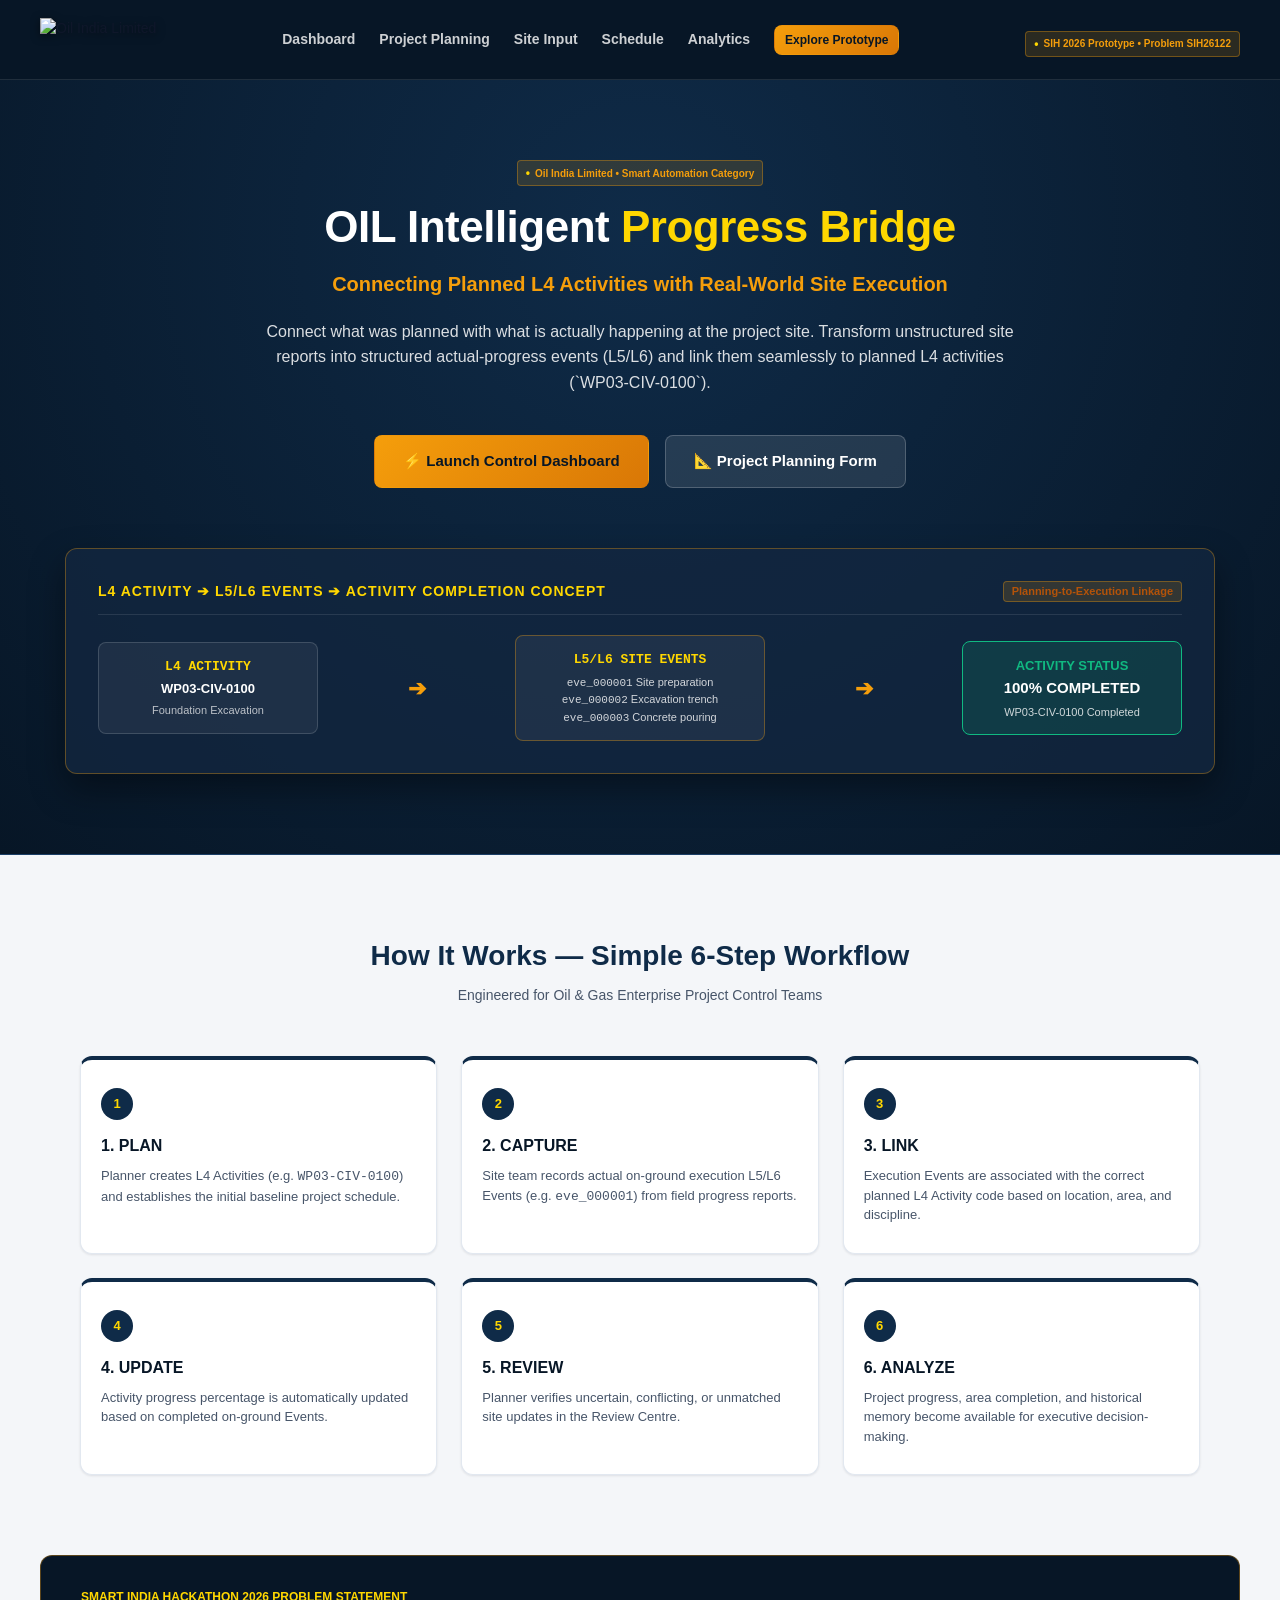
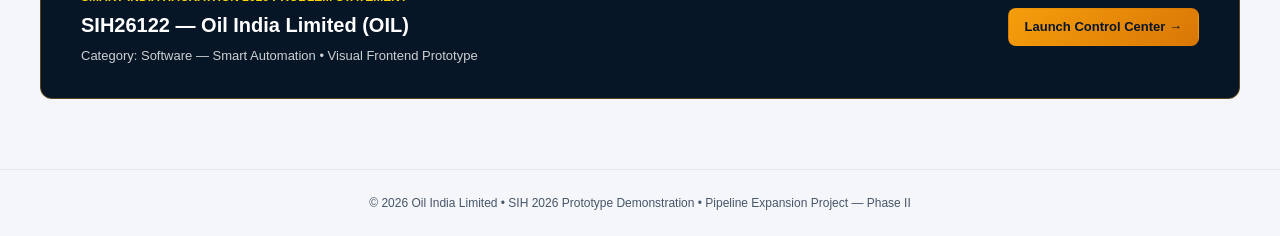
==== index.html @ ba8cfce8 "Add files via upload" ====
<!DOCTYPE html>
<html lang="en">
<head>
  <meta charset="UTF-8">
  <meta name="viewport" content="width=device-width, initial-scale=1.0">
  <title>OIL Intelligent Progress Bridge — AI-Powered Planning-to-Execution Prototype</title>
  <link rel="stylesheet" href="style.css">
  <style>
    .landing-header {
      height: 80px;
      background-color: var(--oil-navy-dark);
      border-bottom: 1px solid rgba(255, 255, 255, 0.1);
      display: flex;
      align-items: center;
      justify-content: space-between;
      padding: 0 40px;
      position: sticky;
      top: 0;
      z-index: 100;
    }
    .landing-nav {
      display: flex;
      align-items: center;
      gap: 24px;
    }
    .landing-nav-link {
      color: rgba(255, 255, 255, 0.8);
      font-weight: 600;
      font-size: 14px;
      transition: color var(--transition-fast);
    }
    .landing-nav-link:hover {
      color: var(--oil-gold-bright);
    }
    .hero-section {
      background: radial-gradient(circle at 50% 20%, #0F2B48 0%, #071626 100%);
      color: var(--text-white);
      padding: 80px 40px;
      text-align: center;
      border-bottom: 1px solid var(--oil-navy-light);
    }
    .hero-title {
      font-size: 44px;
      font-weight: 900;
      color: var(--text-white);
      letter-spacing: -0.5px;
      margin-bottom: 16px;
      line-height: 1.15;
    }
    .hero-title span {
      color: var(--oil-gold-bright);
    }
    .hero-subtitle {
      font-size: 20px;
      color: var(--oil-gold);
      font-weight: 700;
      margin-bottom: 20px;
    }
    .hero-description {
      max-width: 780px;
      margin: 0 auto 40px;
      font-size: 16px;
      color: rgba(255, 255, 255, 0.85);
      line-height: 1.6;
    }
    .hero-actions {
      display: flex;
      align-items: center;
      justify-content: center;
      gap: 16px;
      margin-bottom: 60px;
    }
    .landing-pipeline-box {
      max-width: 1150px;
      margin: 0 auto;
      background: rgba(19, 39, 64, 0.75);
      border: 1px solid var(--oil-gold-border);
      border-radius: var(--radius-lg);
      padding: 32px;
      box-shadow: 0 15px 35px rgba(0, 0, 0, 0.4);
    }
    .how-it-works-section {
      padding: 80px 40px;
      max-width: 1200px;
      margin: 0 auto;
    }
    .section-heading {
      text-align: center;
      margin-bottom: 50px;
    }
    .section-title {
      font-size: 28px;
      font-weight: 800;
      color: var(--oil-navy);
      margin-bottom: 8px;
    }
    .section-sub {
      font-size: 14px;
      color: var(--text-muted);
    }
    .steps-grid {
      display: grid;
      grid-template-columns: repeat(3, 1fr);
      gap: 24px;
    }
    .step-card {
      background-color: var(--bg-card);
      border: 1px solid var(--border-light);
      border-top: 4px solid var(--oil-navy);
      border-radius: var(--radius-lg);
      padding: 28px 20px;
      box-shadow: var(--shadow-sm);
    }
    .step-card:hover {
      border-top-color: var(--oil-gold);
    }
    .step-num-badge {
      width: 32px;
      height: 32px;
      border-radius: var(--radius-full);
      background: var(--oil-navy);
      color: var(--oil-gold-bright);
      font-weight: 800;
      display: flex;
      align-items: center;
      justify-content: center;
      margin-bottom: 14px;
      font-size: 13px;
    }
    .step-card-title {
      font-size: 16px;
      font-weight: 800;
      color: var(--oil-navy-dark);
      margin-bottom: 8px;
    }
    .step-card-text {
      font-size: 13px;
      color: var(--text-muted);
      line-height: 1.5;
    }
    .sih-info-banner {
      max-width: 1200px;
      margin: 0 auto 70px;
      background: var(--oil-navy-dark);
      border: 1px solid var(--oil-gold-border);
      border-radius: var(--radius-lg);
      padding: 32px 40px;
      color: var(--text-white);
      display: flex;
      align-items: center;
      justify-content: space-between;
      gap: 30px;
    }
  </style>
</head>
<body>

  <!-- LANDING NAVIGATION HEADER -->
  <header class="landing-header">
    <div class="brand-wrapper">
      <img src="assets/oil-logo.svg" alt="Oil India Limited" class="brand-logo-img">
    </div>
    <nav class="landing-nav">
      <a href="dashboard.html" class="landing-nav-link">Dashboard</a>
      <a href="planning.html" class="landing-nav-link">Project Planning</a>
      <a href="site-input.html" class="landing-nav-link">Site Input</a>
      <a href="schedule.html" class="landing-nav-link">Schedule</a>
      <a href="analytics.html" class="landing-nav-link">Analytics</a>
      <a href="dashboard.html" class="btn btn-gold btn-sm">Explore Prototype</a>
    </nav>
    <div class="sih-badge">
      SIH 2026 Prototype • Problem SIH26122
    </div>
  </header>

  <!-- HERO SECTION -->
  <section class="hero-section">
    <div class="sih-badge" style="margin: 0 auto 16px;">
      Oil India Limited • Smart Automation Category
    </div>
    <h1 class="hero-title">OIL Intelligent <span>Progress Bridge</span></h1>
    <div class="hero-subtitle">Connecting Planned L4 Activities with Real-World Site Execution</div>
    <p class="hero-description">
      Connect what was planned with what is actually happening at the project site. 
      Transform unstructured site reports into structured actual-progress events (L5/L6) and link them seamlessly to planned L4 activities (`WP03-CIV-0100`).
    </p>

    <div class="hero-actions">
      <a href="dashboard.html" class="btn btn-gold" style="padding: 14px 28px; font-size: 15px;">
        ⚡ Launch Control Dashboard
      </a>
      <a href="planning.html" class="btn btn-secondary" style="padding: 14px 28px; font-size: 15px; color: var(--text-white); background: rgba(255,255,255,0.1); border-color: rgba(255,255,255,0.2);">
        📐 Project Planning Form
      </a>
    </div>

    <!-- RECURRING VISUAL CONCEPT WORKFLOW -->
    <div class="landing-pipeline-box">
      <div style="display: flex; align-items: center; justify-content: space-between; margin-bottom: 20px; border-bottom: 1px solid rgba(255,255,255,0.1); padding-bottom: 12px;">
        <span style="font-weight: 800; color: var(--oil-gold-bright); font-size: 14px; letter-spacing: 1px;">
          L4 ACTIVITY ➔ L5/L6 EVENTS ➔ ACTIVITY COMPLETION CONCEPT
        </span>
        <span class="badge badge-gold">Planning-to-Execution Linkage</span>
      </div>

      <div style="display: flex; align-items: center; justify-content: space-between; gap: 16px; flex-wrap: wrap;">
        <!-- STEP 1 -->
        <div style="background: rgba(255,255,255,0.06); border: 1px solid rgba(255,255,255,0.15); border-radius: var(--radius-md); padding: 14px; width: 220px; text-align: center;">
          <div style="font-family: monospace; font-weight: 900; color: var(--oil-gold-bright); font-size: 13px;">L4 ACTIVITY</div>
          <div style="font-weight: 800; font-size: 13px; color: #fff; margin-top: 2px;">WP03-CIV-0100</div>
          <div style="font-size: 11px; color: rgba(255,255,255,0.7); margin-top: 4px;">Foundation Excavation</div>
        </div>

        <div style="font-size: 22px; color: var(--oil-gold); font-weight: 900;">➔</div>

        <!-- STEP 2 -->
        <div style="background: rgba(255,255,255,0.06); border: 1px solid var(--oil-gold-border); border-radius: var(--radius-md); padding: 14px; width: 250px; text-align: center;">
          <div style="font-family: monospace; font-weight: 900; color: var(--oil-gold-bright); font-size: 13px;">L5/L6 SITE EVENTS</div>
          <div style="font-size: 11px; color: rgba(255,255,255,0.8); margin-top: 4px;">
            <code>eve_000001</code> Site preparation<br>
            <code>eve_000002</code> Excavation trench<br>
            <code>eve_000003</code> Concrete pouring
          </div>
        </div>

        <div style="font-size: 22px; color: var(--oil-gold); font-weight: 900;">➔</div>

        <!-- STEP 3 -->
        <div style="background: rgba(16, 185, 129, 0.15); border: 1.5px solid var(--status-green); border-radius: var(--radius-md); padding: 14px; width: 220px; text-align: center;">
          <div style="font-weight: 900; color: var(--status-green); font-size: 13px;">ACTIVITY STATUS</div>
          <div style="font-weight: 800; font-size: 15px; color: #fff; margin-top: 2px;">100% COMPLETED</div>
          <div style="font-size: 11px; color: rgba(255,255,255,0.8); margin-top: 4px;">WP03-CIV-0100 Completed</div>
        </div>
      </div>
    </div>
  </section>

  <!-- HOW IT WORKS SECTION (SIMPLIFIED 6-STEP WORKFLOW) -->
  <section class="how-it-works-section" id="how-it-works">
    <div class="section-heading">
      <h2 class="section-title">How It Works — Simple 6-Step Workflow</h2>
      <div class="section-sub">Engineered for Oil & Gas Enterprise Project Control Teams</div>
    </div>

    <div class="steps-grid">
      <div class="step-card">
        <div class="step-num-badge">1</div>
        <h3 class="step-card-title">1. PLAN</h3>
        <p class="step-card-text">
          Planner creates L4 Activities (e.g. <code>WP03-CIV-0100</code>) and establishes the initial baseline project schedule.
        </p>
      </div>

      <div class="step-card">
        <div class="step-num-badge">2</div>
        <h3 class="step-card-title">2. CAPTURE</h3>
        <p class="step-card-text">
          Site team records actual on-ground execution L5/L6 Events (e.g. <code>eve_000001</code>) from field progress reports.
        </p>
      </div>

      <div class="step-card">
        <div class="step-num-badge">3</div>
        <h3 class="step-card-title">3. LINK</h3>
        <p class="step-card-text">
          Execution Events are associated with the correct planned L4 Activity code based on location, area, and discipline.
        </p>
      </div>

      <div class="step-card">
        <div class="step-num-badge">4</div>
        <h3 class="step-card-title">4. UPDATE</h3>
        <p class="step-card-text">
          Activity progress percentage is automatically updated based on completed on-ground Events.
        </p>
      </div>

      <div class="step-card">
        <div class="step-num-badge">5</div>
        <h3 class="step-card-title">5. REVIEW</h3>
        <p class="step-card-text">
          Planner verifies uncertain, conflicting, or unmatched site updates in the Review Centre.
        </p>
      </div>

      <div class="step-card">
        <div class="step-num-badge">6</div>
        <h3 class="step-card-title">6. ANALYZE</h3>
        <p class="step-card-text">
          Project progress, area completion, and historical memory become available for executive decision-making.
        </p>
      </div>
    </div>
  </section>

  <!-- SIH PROBLEM STATEMENT BANNER -->
  <div class="sih-info-banner">
    <div>
      <div style="font-size: 12px; color: var(--oil-gold-bright); font-weight: 700; text-transform: uppercase; margin-bottom: 4px;">
        Smart India Hackathon 2026 Problem Statement
      </div>
      <h3 style="font-size: 20px; font-weight: 800; margin-bottom: 6px;">
        SIH26122 — Oil India Limited (OIL)
      </h3>
      <p style="font-size: 13px; color: rgba(255,255,255,0.8);">
        Category: Software — Smart Automation • Visual Frontend Prototype
      </p>
    </div>
    <a href="dashboard.html" class="btn btn-gold" style="white-space: nowrap;">
      Launch Control Center →
    </a>
  </div>

  <footer style="text-align: center; padding: 24px; color: var(--text-muted); font-size: 12px; border-top: 1px solid var(--border-light);">
    © 2026 Oil India Limited • SIH 2026 Prototype Demonstration • Pipeline Expansion Project — Phase II
  </footer>

</body>
</html>
---- style.css ----
/* ==========================================================================
   OIL INTELLIGENT PROGRESS BRIDGE — ENTERPRISE UI STYLESHEET (SIH26122)
   Oil India Limited (OIL) — Software — Smart Automation
   Responsiveness, Zoom-Safety (80%-200%) & Dual-Axis Scrolling Enabled
   ========================================================================== */

/* --------------------------------------------------------------------------
   1. CSS VARIABLES & SYSTEM THEME DEFINITIONS
   -------------------------------------------------------------------------- */
:root {
  /* Oil India Limited Palette */
  --oil-navy-dark: #071626;
  --oil-navy: #0F2B48;
  --oil-navy-light: #1A3E66;
  --oil-navy-surface: #132740;
  
  /* Brand Accent Colors */
  --oil-gold: #F59E0B;
  --oil-gold-bright: #FFD700;
  --oil-gold-light: rgba(245, 158, 11, 0.12);
  --oil-gold-border: rgba(245, 158, 11, 0.35);

  /* Backgrounds & Surfaces */
  --bg-app: #F4F6F9;
  --bg-card: #FFFFFF;
  --bg-card-alt: #F8FAFC;
  --bg-dark-card: #0D223A;
  
  /* Text & Neutral Colors */
  --text-main: #0F172A;
  --text-muted: #475569;
  --text-light: #94A3B8;
  --text-white: #FFFFFF;
  
  /* Borders & Dividers */
  --border-light: #E2E8F0;
  --border-medium: #CBD5E1;
  --border-dark: #1E3A5F;

  /* Status Colors */
  --status-green: #10B981;
  --status-green-bg: #ECFDF5;
  --status-green-border: #A7F3D0;
  
  --status-amber: #F59E0B;
  --status-amber-bg: #FFFBEB;
  --status-amber-border: #FDE68A;
  
  --status-red: #EF4444;
  --status-red-bg: #FEF2F2;
  --status-red-border: #FECACA;
  
  --status-blue: #3B82F6;
  --status-blue-bg: #EFF6FF;
  --status-blue-border: #BFDBFE;

  /* Elevation & Shadows */
  --shadow-sm: 0 1px 3px rgba(15, 23, 42, 0.06), 0 1px 2px rgba(15, 23, 42, 0.04);
  --shadow-md: 0 4px 6px -1px rgba(15, 23, 42, 0.08), 0 2px 4px -1px rgba(15, 23, 42, 0.04);

  /* Layout Spacing & Sizing */
  --sidebar-width: 270px;
  --header-height: 70px;
  --radius-sm: 4px;
  --radius-md: 8px;
  --radius-lg: 12px;
  --radius-full: 9999px;
  
  --transition-fast: 0.15s ease;
  --font-family: -apple-system, BlinkMacSystemFont, "Segoe UI", Roboto, Helvetica, Arial, sans-serif;
}

/* --------------------------------------------------------------------------
   2. GLOBAL RESET & SCROLLABLE BASE STYLES
   -------------------------------------------------------------------------- */
*, *::before, *::after {
  box-sizing: border-box;
  margin: 0;
  padding: 0;
}

html {
  min-height: 100%;
  font-family: var(--font-family);
  background-color: var(--bg-app);
  color: var(--text-main);
  line-height: 1.5;
  font-size: 14px;
  -webkit-font-smoothing: antialiased;
  overflow-x: auto;
  overflow-y: auto;
}

body {
  min-height: 100vh;
  width: 100%;
  background-color: var(--bg-app);
  overflow-x: auto;
  overflow-y: auto;
}

a {
  color: inherit;
  text-decoration: none;
}

button, input, select, textarea {
  font-family: inherit;
  font-size: inherit;
}

/* Custom Scrollbars */
::-webkit-scrollbar {
  width: 8px;
  height: 8px;
}
::-webkit-scrollbar-track {
  background: var(--bg-app);
}
::-webkit-scrollbar-thumb {
  background: var(--border-medium);
  border-radius: var(--radius-full);
}
::-webkit-scrollbar-thumb:hover {
  background: var(--text-muted);
}

/* --------------------------------------------------------------------------
   3. RESPONSIVE APP LAYOUT (DUAL-AXIS SCROLLING SAFE)
   -------------------------------------------------------------------------- */
.app-layout {
  display: flex;
  min-height: 100vh;
  width: 100%;
  position: relative;
  overflow-x: auto;
  overflow-y: auto;
}

/* --- SIDEBAR --- */
.app-sidebar {
  width: var(--sidebar-width);
  min-width: var(--sidebar-width);
  background-color: var(--oil-navy-dark);
  color: var(--text-white);
  display: flex;
  flex-direction: column;
  position: fixed;
  top: 0;
  bottom: 0;
  left: 0;
  z-index: 100;
  border-right: 1px solid rgba(255, 255, 255, 0.08);
  overflow-y: auto;
}

.sidebar-header {
  padding: 18px 20px;
  border-bottom: 1px solid rgba(255, 255, 255, 0.08);
  background: linear-gradient(180deg, rgba(245, 158, 11, 0.05) 0%, rgba(0, 0, 0, 0) 100%);
}

.brand-wrapper {
  display: flex;
  align-items: center;
  gap: 12px;
}

.brand-logo-img {
  height: 44px;
  width: auto;
  filter: drop-shadow(0 2px 4px rgba(0,0,0,0.5));
}

.sih-badge {
  display: inline-flex;
  align-items: center;
  gap: 5px;
  background: rgba(245, 158, 11, 0.15);
  border: 1px solid var(--oil-gold-border);
  color: var(--oil-gold);
  font-size: 10px;
  font-weight: 700;
  padding: 3px 8px;
  border-radius: var(--radius-sm);
  margin-top: 8px;
  width: fit-content;
}

.sih-badge::before {
  content: "•";
  color: var(--oil-gold-bright);
  font-size: 12px;
}

.sidebar-nav {
  flex: 1;
  padding: 16px 12px;
  overflow-y: auto;
}

.nav-group-title {
  font-size: 10px;
  font-weight: 700;
  color: rgba(255, 255, 255, 0.4);
  text-transform: uppercase;
  letter-spacing: 1px;
  padding: 8px 12px 6px;
}

.nav-link {
  display: flex;
  align-items: center;
  gap: 12px;
  padding: 10px 14px;
  color: rgba(255, 255, 255, 0.7);
  border-radius: var(--radius-md);
  font-weight: 500;
  font-size: 13px;
  margin-bottom: 3px;
  transition: all var(--transition-fast);
}

.nav-link:hover {
  background-color: rgba(255, 255, 255, 0.07);
  color: var(--text-white);
}

.nav-link.active {
  background: linear-gradient(90deg, rgba(245, 158, 11, 0.2) 0%, rgba(245, 158, 11, 0.05) 100%);
  color: var(--oil-gold-bright);
  font-weight: 700;
  border-left: 3px solid var(--oil-gold);
}

.nav-icon {
  width: 18px;
  height: 18px;
  display: inline-flex;
  align-items: center;
  justify-content: center;
  flex-shrink: 0;
}

.nav-count-badge {
  margin-left: auto;
  background: rgba(239, 68, 68, 0.2);
  color: var(--status-red);
  border: 1px solid rgba(239, 68, 68, 0.4);
  font-size: 10px;
  font-weight: 700;
  padding: 1px 6px;
  border-radius: var(--radius-full);
}

.sidebar-footer {
  padding: 16px;
  border-top: 1px solid rgba(255, 255, 255, 0.08);
  background-color: rgba(0, 0, 0, 0.2);
  margin-top: auto;
}

.user-profile {
  display: flex;
  align-items: center;
  gap: 10px;
}

.user-avatar {
  width: 34px;
  height: 34px;
  border-radius: var(--radius-full);
  background: var(--oil-navy-light);
  border: 1.5px solid var(--oil-gold);
  color: var(--oil-gold-bright);
  font-weight: 800;
  font-size: 12px;
  display: flex;
  align-items: center;
  justify-content: center;
}

.user-info {
  display: flex;
  flex-direction: column;
}

.user-name {
  font-size: 12px;
  font-weight: 700;
  color: var(--text-white);
}

.user-role {
  font-size: 10px;
  color: rgba(255, 255, 255, 0.5);
}

/* --- MAIN CONTENT CONTAINER --- */
.app-main {
  margin-left: var(--sidebar-width);
  flex: 1;
  display: flex;
  flex-direction: column;
  min-width: 0;
  overflow-x: auto;
  overflow-y: auto;
}

/* --- TOP HEADER BAR --- */
.app-header {
  min-height: var(--header-height);
  background-color: var(--bg-card);
  border-bottom: 1px solid var(--border-light);
  display: flex;
  align-items: center;
  justify-content: space-between;
  padding: 12px 28px;
  position: sticky;
  top: 0;
  z-index: 90;
  box-shadow: var(--shadow-sm);
  flex-wrap: wrap;
  gap: 12px;
}

.header-left {
  display: flex;
  align-items: center;
  gap: 16px;
  flex-wrap: wrap;
}

.page-title {
  font-size: 18px;
  font-weight: 800;
  color: var(--oil-navy-dark);
  letter-spacing: -0.2px;
  white-space: nowrap;
}

.project-context-pill {
  display: flex;
  align-items: center;
  gap: 8px;
  background: var(--bg-app);
  border: 1px solid var(--border-light);
  padding: 5px 12px;
  border-radius: var(--radius-md);
  font-size: 12px;
  color: var(--text-muted);
  flex-wrap: wrap;
}

.project-context-pill strong {
  color: var(--oil-navy);
}

.header-right {
  display: flex;
  align-items: center;
  gap: 10px;
  flex-wrap: wrap;
}

.header-badge {
  font-size: 11px;
  font-weight: 700;
  padding: 4px 10px;
  border-radius: var(--radius-sm);
  letter-spacing: 0.5px;
  text-transform: uppercase;
  white-space: nowrap;
}

.badge-synthetic {
  background-color: #FEF3C7;
  color: #92400E;
  border: 1px solid #FDE68A;
}

.badge-problem {
  background-color: var(--oil-navy);
  color: var(--oil-gold-bright);
  border: 1px solid var(--oil-navy-light);
}

.content-container {
  padding: 24px 28px;
  flex: 1;
  max-width: 1440px;
  width: 100%;
  margin: 0 auto;
  box-sizing: border-box;
}

/* --------------------------------------------------------------------------
   4. CARDS, TABLES & BADGES
   -------------------------------------------------------------------------- */
.card {
  background-color: var(--bg-card);
  border: 1px solid var(--border-light);
  border-radius: var(--radius-lg);
  box-shadow: var(--shadow-sm);
  padding: 20px;
  margin-bottom: 24px;
  width: 100%;
  box-sizing: border-box;
}

.card-header {
  display: flex;
  align-items: center;
  justify-content: space-between;
  margin-bottom: 16px;
  padding-bottom: 12px;
  border-bottom: 1px solid var(--border-light);
  flex-wrap: wrap;
  gap: 10px;
}

.card-title {
  font-size: 15px;
  font-weight: 700;
  color: var(--oil-navy);
  display: flex;
  align-items: center;
  gap: 8px;
}

.card-subtitle {
  font-size: 12px;
  color: var(--text-muted);
}

/* Badges */
.badge {
  display: inline-flex;
  align-items: center;
  gap: 5px;
  padding: 3px 8px;
  border-radius: var(--radius-sm);
  font-size: 11px;
  font-weight: 700;
  line-height: 1.2;
  white-space: nowrap;
}

.badge-green { background-color: var(--status-green-bg); color: #065F46; border: 1px solid var(--status-green-border); }
.badge-amber { background-color: var(--status-amber-bg); color: #92400E; border: 1px solid var(--status-amber-border); }
.badge-red { background-color: var(--status-red-bg); color: #991B1B; border: 1px solid var(--status-red-border); }
.badge-blue { background-color: var(--status-blue-bg); color: #1E40AF; border: 1px solid var(--status-blue-border); }
.badge-gold { background-color: rgba(245, 158, 11, 0.15); color: #B45309; border: 1px solid var(--oil-gold-border); }

/* Buttons */
.btn {
  display: inline-flex;
  align-items: center;
  justify-content: center;
  gap: 8px;
  padding: 8px 16px;
  font-size: 13px;
  font-weight: 700;
  border-radius: var(--radius-md);
  cursor: pointer;
  transition: all var(--transition-fast);
  border: 1px solid transparent;
  text-decoration: none;
  white-space: nowrap;
}

.btn-primary {
  background-color: var(--oil-navy);
  color: var(--text-white);
  border-color: var(--oil-navy-dark);
}
.btn-primary:hover { background-color: var(--oil-navy-light); }

.btn-gold {
  background: linear-gradient(135deg, var(--oil-gold) 0%, #D97706 100%);
  color: var(--oil-navy-dark);
  font-weight: 800;
}
.btn-gold:hover { filter: brightness(1.08); }

.btn-secondary {
  background-color: var(--bg-card);
  color: var(--text-main);
  border-color: var(--border-medium);
}
.btn-secondary:hover { background-color: var(--bg-app); }

.btn-sm { padding: 5px 10px; font-size: 12px; }

/* Tables Container with Guaranteed Horizontal Scrolling */
.enterprise-table-container {
  width: 100%;
  overflow-x: auto;
  -webkit-overflow-scrolling: touch;
  margin-bottom: 8px;
}

.enterprise-table {
  width: 100%;
  border-collapse: separate;
  border-spacing: 0;
  font-size: 13px;
  min-width: 580px;
}

.enterprise-table th {
  background-color: var(--bg-card-alt);
  color: var(--text-muted);
  font-weight: 700;
  font-size: 11px;
  text-transform: uppercase;
  letter-spacing: 0.5px;
  padding: 12px 16px;
  text-align: left;
  border-bottom: 2px solid var(--border-light);
  white-space: nowrap;
}

.enterprise-table td {
  padding: 12px 16px;
  border-bottom: 1px solid var(--border-light);
  color: var(--text-main);
  vertical-align: middle;
}

.enterprise-table tbody tr:hover {
  background-color: rgba(245, 158, 11, 0.03);
}

/* --------------------------------------------------------------------------
   5. DASHBOARD SPECIFIC RESPONSIVE STYLES
   -------------------------------------------------------------------------- */
.dashboard-kpi-grid {
  display: grid;
  grid-template-columns: repeat(auto-fit, minmax(220px, 1fr));
  gap: 16px;
  margin-bottom: 24px;
}

.kpi-card {
  background: var(--bg-card);
  border: 1px solid var(--border-light);
  border-radius: var(--radius-lg);
  padding: 18px 16px;
  box-shadow: var(--shadow-sm);
  position: relative;
  overflow: hidden;
  transition: transform var(--transition-fast);
  min-width: 200px;
}

.kpi-card:hover { transform: translateY(-2px); }

.kpi-card::before {
  content: "";
  position: absolute;
  top: 0; left: 0; right: 0;
  height: 4px;
}

.kpi-blue::before { background-color: var(--status-blue); }
.kpi-green::before { background-color: var(--status-green); }
.kpi-amber::before { background-color: var(--status-amber); }
.kpi-red::before { background-color: var(--status-red); }

.kpi-label {
  font-size: 11px;
  font-weight: 700;
  text-transform: uppercase;
  color: var(--text-muted);
  letter-spacing: 0.5px;
  margin-bottom: 8px;
}

.kpi-value {
  font-size: 28px;
  font-weight: 900;
  color: var(--oil-navy-dark);
  line-height: 1;
  margin-bottom: 8px;
}

.kpi-footer {
  font-size: 11px;
  color: var(--text-muted);
  font-weight: 600;
}

/* Overall Completion Hero Card */
.overall-completion-card {
  background: linear-gradient(135deg, #0F2B48 0%, #071626 100%);
  border: 2px solid var(--oil-gold-border);
  border-radius: var(--radius-lg);
  padding: 24px 30px;
  color: var(--text-white);
  margin-bottom: 24px;
  display: flex;
  align-items: center;
  justify-content: space-between;
  gap: 24px;
  box-shadow: var(--shadow-md);
  flex-wrap: wrap;
}

.completion-info-title {
  font-size: 12px;
  font-weight: 800;
  color: var(--oil-gold-bright);
  text-transform: uppercase;
  letter-spacing: 1px;
  margin-bottom: 4px;
}

.completion-info-heading {
  font-size: 22px;
  font-weight: 800;
  color: var(--text-white);
  margin-bottom: 6px;
}

.completion-info-sub {
  font-size: 12px;
  color: rgba(255, 255, 255, 0.7);
  max-width: 600px;
}

.completion-visual-box {
  display: flex;
  align-items: center;
  gap: 20px;
  min-width: 280px;
  flex: 1;
  max-width: 450px;
}

.completion-percent-large {
  font-size: 40px;
  font-weight: 900;
  color: var(--oil-gold-bright);
  line-height: 1;
}

.completion-bar-outer {
  flex: 1;
  height: 14px;
  background: rgba(255, 255, 255, 0.12);
  border-radius: var(--radius-full);
  overflow: hidden;
  border: 1px solid rgba(255, 255, 255, 0.2);
  min-width: 120px;
}

.completion-bar-inner {
  height: 100%;
  border-radius: var(--radius-full);
  background: linear-gradient(90deg, var(--status-green) 0%, var(--oil-gold-bright) 100%);
  transition: width 0.6s ease;
}

/* Two Column Responsive Section */
.dashboard-grid-2col {
  display: grid;
  grid-template-columns: repeat(auto-fit, minmax(340px, 1fr));
  gap: 24px;
  width: 100%;
}

/* Progress Tracker Bar Component */
.progress-tracker-bar {
  display: flex;
  align-items: center;
  gap: 8px;
  width: 140px;
}

.tracker-track {
  flex: 1;
  height: 8px;
  background: var(--bg-card-alt);
  border-radius: var(--radius-full);
  overflow: hidden;
  border: 1px solid var(--border-light);
}

.tracker-fill {
  height: 100%;
  border-radius: var(--radius-full);
  background: var(--status-blue);
}

.tracker-fill.fill-green { background-color: var(--status-green); }
.tracker-fill.fill-amber { background-color: var(--status-amber); }
.tracker-fill.fill-red { background-color: var(--status-red); }

.tracker-text {
  font-size: 11px;
  font-weight: 800;
  width: 34px;
  text-align: right;
}

/* --------------------------------------------------------------------------
   6. RESPONSIVE BREAKPOINTS & HIGH ZOOM SAFETY (80% to 200%)
   -------------------------------------------------------------------------- */
@media (max-width: 992px) {
  .app-sidebar {
    width: 100%;
    height: auto;
    position: relative;
    border-right: none;
    border-bottom: 1px solid rgba(255, 255, 255, 0.1);
  }
  .app-main {
    margin-left: 0;
  }
  .app-layout {
    flex-direction: column;
  }
  .dashboard-kpi-grid {
    grid-template-columns: repeat(auto-fit, minmax(180px, 1fr));
  }
}

@media (max-width: 600px) {
  .content-container {
    padding: 16px;
  }
  .overall-completion-card {
    flex-direction: column;
    align-items: flex-start;
  }
  .completion-visual-box {
    width: 100%;
    min-width: 0;
  }
}
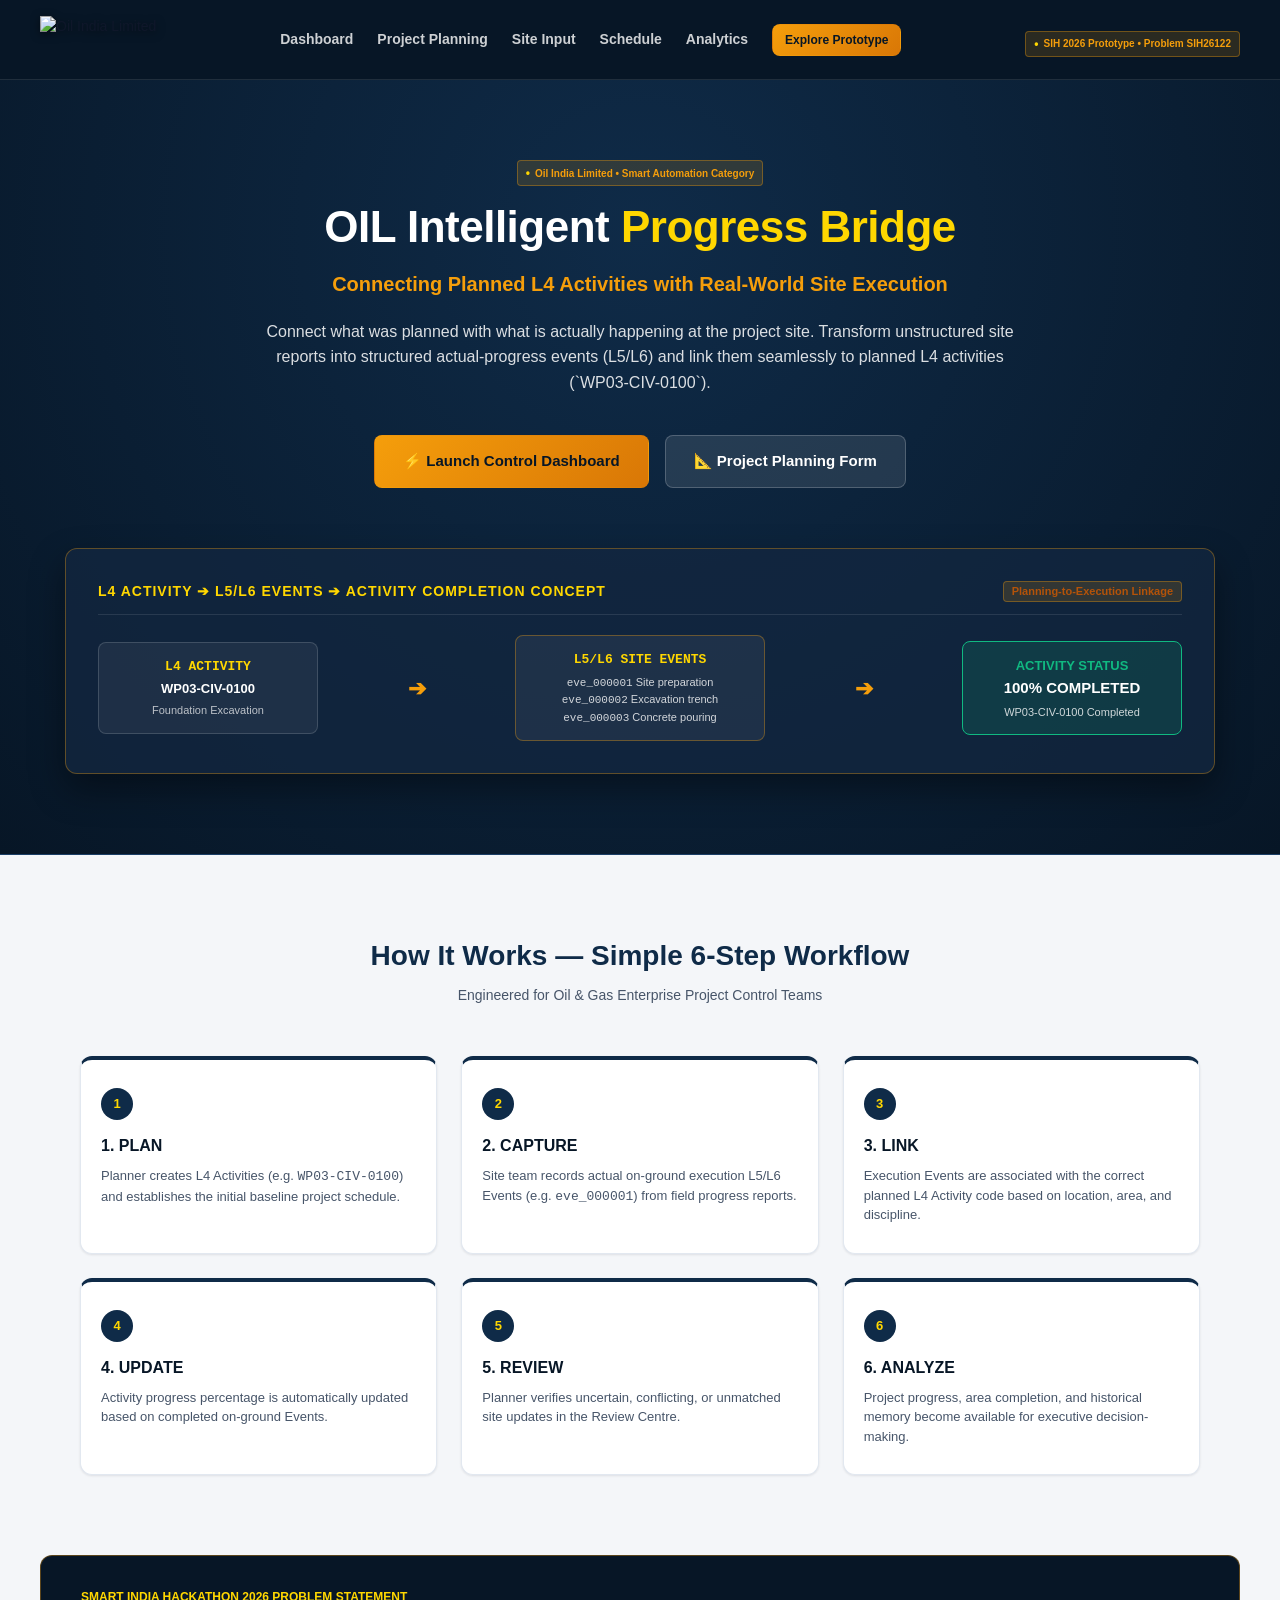
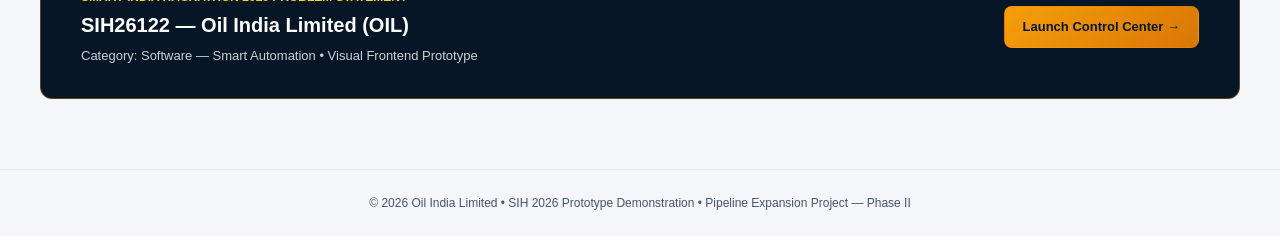
==== commit 77c06c2c: "Update index.html" ====
--- a/index.html
+++ b/index.html
@@ -158,7 +158,7 @@
   <!-- LANDING NAVIGATION HEADER -->
   <header class="landing-header">
     <div class="brand-wrapper">
-      <img src="assets/oil-logo.svg" alt="Oil India Limited" class="brand-logo-img">
+      <img src="./assets/oil-logo.svg" alt="Oil India Limited" class="brand-logo-img">
     </div>
     <nav class="landing-nav">
       <a href="dashboard.html" class="landing-nav-link">Dashboard</a>
--- a/style.css
+++ b/style.css
@@ -1,741 +1,920 @@
-/* ==========================================================================
-   OIL INTELLIGENT PROGRESS BRIDGE — ENTERPRISE UI STYLESHEET (SIH26122)
-   Oil India Limited (OIL) — Software — Smart Automation
-   Responsiveness, Zoom-Safety (80%-200%) & Dual-Axis Scrolling Enabled
-   ========================================================================== */
-
-/* --------------------------------------------------------------------------
-   1. CSS VARIABLES & SYSTEM THEME DEFINITIONS
-   -------------------------------------------------------------------------- */
-:root {
-  /* Oil India Limited Palette */
-  --oil-navy-dark: #071626;
-  --oil-navy: #0F2B48;
-  --oil-navy-light: #1A3E66;
-  --oil-navy-surface: #132740;
-  
-  /* Brand Accent Colors */
-  --oil-gold: #F59E0B;
-  --oil-gold-bright: #FFD700;
-  --oil-gold-light: rgba(245, 158, 11, 0.12);
-  --oil-gold-border: rgba(245, 158, 11, 0.35);
-
-  /* Backgrounds & Surfaces */
-  --bg-app: #F4F6F9;
-  --bg-card: #FFFFFF;
-  --bg-card-alt: #F8FAFC;
-  --bg-dark-card: #0D223A;
-  
-  /* Text & Neutral Colors */
-  --text-main: #0F172A;
-  --text-muted: #475569;
-  --text-light: #94A3B8;
-  --text-white: #FFFFFF;
-  
-  /* Borders & Dividers */
-  --border-light: #E2E8F0;
-  --border-medium: #CBD5E1;
-  --border-dark: #1E3A5F;
-
-  /* Status Colors */
-  --status-green: #10B981;
-  --status-green-bg: #ECFDF5;
-  --status-green-border: #A7F3D0;
-  
-  --status-amber: #F59E0B;
-  --status-amber-bg: #FFFBEB;
-  --status-amber-border: #FDE68A;
-  
-  --status-red: #EF4444;
-  --status-red-bg: #FEF2F2;
-  --status-red-border: #FECACA;
-  
-  --status-blue: #3B82F6;
-  --status-blue-bg: #EFF6FF;
-  --status-blue-border: #BFDBFE;
-
-  /* Elevation & Shadows */
-  --shadow-sm: 0 1px 3px rgba(15, 23, 42, 0.06), 0 1px 2px rgba(15, 23, 42, 0.04);
-  --shadow-md: 0 4px 6px -1px rgba(15, 23, 42, 0.08), 0 2px 4px -1px rgba(15, 23, 42, 0.04);
-
-  /* Layout Spacing & Sizing */
-  --sidebar-width: 270px;
-  --header-height: 70px;
-  --radius-sm: 4px;
-  --radius-md: 8px;
-  --radius-lg: 12px;
-  --radius-full: 9999px;
-  
-  --transition-fast: 0.15s ease;
-  --font-family: -apple-system, BlinkMacSystemFont, "Segoe UI", Roboto, Helvetica, Arial, sans-serif;
-}
-
-/* --------------------------------------------------------------------------
-   2. GLOBAL RESET & SCROLLABLE BASE STYLES
-   -------------------------------------------------------------------------- */
-*, *::before, *::after {
-  box-sizing: border-box;
-  margin: 0;
-  padding: 0;
-}
-
-html {
-  min-height: 100%;
-  font-family: var(--font-family);
-  background-color: var(--bg-app);
-  color: var(--text-main);
-  line-height: 1.5;
-  font-size: 14px;
-  -webkit-font-smoothing: antialiased;
-  overflow-x: auto;
-  overflow-y: auto;
-}
-
-body {
-  min-height: 100vh;
-  width: 100%;
-  background-color: var(--bg-app);
-  overflow-x: auto;
-  overflow-y: auto;
-}
-
-a {
-  color: inherit;
-  text-decoration: none;
-}
-
-button, input, select, textarea {
-  font-family: inherit;
-  font-size: inherit;
-}
-
-/* Custom Scrollbars */
-::-webkit-scrollbar {
-  width: 8px;
-  height: 8px;
-}
-::-webkit-scrollbar-track {
-  background: var(--bg-app);
-}
-::-webkit-scrollbar-thumb {
-  background: var(--border-medium);
-  border-radius: var(--radius-full);
-}
-::-webkit-scrollbar-thumb:hover {
-  background: var(--text-muted);
-}
-
-/* --------------------------------------------------------------------------
-   3. RESPONSIVE APP LAYOUT (DUAL-AXIS SCROLLING SAFE)
-   -------------------------------------------------------------------------- */
-.app-layout {
-  display: flex;
-  min-height: 100vh;
-  width: 100%;
-  position: relative;
-  overflow-x: auto;
-  overflow-y: auto;
-}
-
-/* --- SIDEBAR --- */
-.app-sidebar {
-  width: var(--sidebar-width);
-  min-width: var(--sidebar-width);
-  background-color: var(--oil-navy-dark);
-  color: var(--text-white);
-  display: flex;
-  flex-direction: column;
-  position: fixed;
-  top: 0;
-  bottom: 0;
-  left: 0;
-  z-index: 100;
-  border-right: 1px solid rgba(255, 255, 255, 0.08);
-  overflow-y: auto;
-}
-
-.sidebar-header {
-  padding: 18px 20px;
-  border-bottom: 1px solid rgba(255, 255, 255, 0.08);
-  background: linear-gradient(180deg, rgba(245, 158, 11, 0.05) 0%, rgba(0, 0, 0, 0) 100%);
-}
-
-.brand-wrapper {
-  display: flex;
-  align-items: center;
-  gap: 12px;
-}
-
-.brand-logo-img {
-  height: 44px;
-  width: auto;
-  filter: drop-shadow(0 2px 4px rgba(0,0,0,0.5));
-}
-
-.sih-badge {
-  display: inline-flex;
-  align-items: center;
-  gap: 5px;
-  background: rgba(245, 158, 11, 0.15);
-  border: 1px solid var(--oil-gold-border);
-  color: var(--oil-gold);
-  font-size: 10px;
-  font-weight: 700;
-  padding: 3px 8px;
-  border-radius: var(--radius-sm);
-  margin-top: 8px;
-  width: fit-content;
-}
-
-.sih-badge::before {
-  content: "•";
-  color: var(--oil-gold-bright);
-  font-size: 12px;
-}
-
-.sidebar-nav {
-  flex: 1;
-  padding: 16px 12px;
-  overflow-y: auto;
-}
-
-.nav-group-title {
-  font-size: 10px;
-  font-weight: 700;
-  color: rgba(255, 255, 255, 0.4);
-  text-transform: uppercase;
-  letter-spacing: 1px;
-  padding: 8px 12px 6px;
-}
-
-.nav-link {
-  display: flex;
-  align-items: center;
-  gap: 12px;
-  padding: 10px 14px;
-  color: rgba(255, 255, 255, 0.7);
-  border-radius: var(--radius-md);
-  font-weight: 500;
-  font-size: 13px;
-  margin-bottom: 3px;
-  transition: all var(--transition-fast);
-}
-
-.nav-link:hover {
-  background-color: rgba(255, 255, 255, 0.07);
-  color: var(--text-white);
-}
-
-.nav-link.active {
-  background: linear-gradient(90deg, rgba(245, 158, 11, 0.2) 0%, rgba(245, 158, 11, 0.05) 100%);
-  color: var(--oil-gold-bright);
-  font-weight: 700;
-  border-left: 3px solid var(--oil-gold);
-}
-
-.nav-icon {
-  width: 18px;
-  height: 18px;
-  display: inline-flex;
-  align-items: center;
-  justify-content: center;
-  flex-shrink: 0;
-}
-
-.nav-count-badge {
-  margin-left: auto;
-  background: rgba(239, 68, 68, 0.2);
-  color: var(--status-red);
-  border: 1px solid rgba(239, 68, 68, 0.4);
-  font-size: 10px;
-  font-weight: 700;
-  padding: 1px 6px;
-  border-radius: var(--radius-full);
-}
-
-.sidebar-footer {
-  padding: 16px;
-  border-top: 1px solid rgba(255, 255, 255, 0.08);
-  background-color: rgba(0, 0, 0, 0.2);
-  margin-top: auto;
-}
-
-.user-profile {
-  display: flex;
-  align-items: center;
-  gap: 10px;
-}
-
-.user-avatar {
-  width: 34px;
-  height: 34px;
-  border-radius: var(--radius-full);
-  background: var(--oil-navy-light);
-  border: 1.5px solid var(--oil-gold);
-  color: var(--oil-gold-bright);
-  font-weight: 800;
-  font-size: 12px;
-  display: flex;
-  align-items: center;
-  justify-content: center;
-}
-
-.user-info {
-  display: flex;
-  flex-direction: column;
-}
-
-.user-name {
-  font-size: 12px;
-  font-weight: 700;
-  color: var(--text-white);
-}
-
-.user-role {
-  font-size: 10px;
-  color: rgba(255, 255, 255, 0.5);
-}
-
-/* --- MAIN CONTENT CONTAINER --- */
-.app-main {
-  margin-left: var(--sidebar-width);
-  flex: 1;
-  display: flex;
-  flex-direction: column;
-  min-width: 0;
-  overflow-x: auto;
-  overflow-y: auto;
-}
-
-/* --- TOP HEADER BAR --- */
-.app-header {
-  min-height: var(--header-height);
-  background-color: var(--bg-card);
-  border-bottom: 1px solid var(--border-light);
-  display: flex;
-  align-items: center;
-  justify-content: space-between;
-  padding: 12px 28px;
-  position: sticky;
-  top: 0;
-  z-index: 90;
-  box-shadow: var(--shadow-sm);
-  flex-wrap: wrap;
-  gap: 12px;
-}
-
-.header-left {
-  display: flex;
-  align-items: center;
-  gap: 16px;
-  flex-wrap: wrap;
-}
-
-.page-title {
-  font-size: 18px;
-  font-weight: 800;
-  color: var(--oil-navy-dark);
-  letter-spacing: -0.2px;
-  white-space: nowrap;
-}
-
-.project-context-pill {
-  display: flex;
-  align-items: center;
-  gap: 8px;
-  background: var(--bg-app);
-  border: 1px solid var(--border-light);
-  padding: 5px 12px;
-  border-radius: var(--radius-md);
-  font-size: 12px;
-  color: var(--text-muted);
-  flex-wrap: wrap;
-}
-
-.project-context-pill strong {
-  color: var(--oil-navy);
-}
-
-.header-right {
-  display: flex;
-  align-items: center;
-  gap: 10px;
-  flex-wrap: wrap;
-}
-
-.header-badge {
-  font-size: 11px;
-  font-weight: 700;
-  padding: 4px 10px;
-  border-radius: var(--radius-sm);
-  letter-spacing: 0.5px;
-  text-transform: uppercase;
-  white-space: nowrap;
-}
-
-.badge-synthetic {
-  background-color: #FEF3C7;
-  color: #92400E;
-  border: 1px solid #FDE68A;
-}
-
-.badge-problem {
-  background-color: var(--oil-navy);
-  color: var(--oil-gold-bright);
-  border: 1px solid var(--oil-navy-light);
-}
-
-.content-container {
-  padding: 24px 28px;
-  flex: 1;
-  max-width: 1440px;
-  width: 100%;
-  margin: 0 auto;
-  box-sizing: border-box;
-}
-
-/* --------------------------------------------------------------------------
-   4. CARDS, TABLES & BADGES
-   -------------------------------------------------------------------------- */
-.card {
-  background-color: var(--bg-card);
-  border: 1px solid var(--border-light);
-  border-radius: var(--radius-lg);
-  box-shadow: var(--shadow-sm);
-  padding: 20px;
-  margin-bottom: 24px;
-  width: 100%;
-  box-sizing: border-box;
-}
-
-.card-header {
-  display: flex;
-  align-items: center;
-  justify-content: space-between;
-  margin-bottom: 16px;
-  padding-bottom: 12px;
-  border-bottom: 1px solid var(--border-light);
-  flex-wrap: wrap;
-  gap: 10px;
-}
-
-.card-title {
-  font-size: 15px;
-  font-weight: 700;
-  color: var(--oil-navy);
-  display: flex;
-  align-items: center;
-  gap: 8px;
-}
-
-.card-subtitle {
-  font-size: 12px;
-  color: var(--text-muted);
-}
-
-/* Badges */
-.badge {
-  display: inline-flex;
-  align-items: center;
-  gap: 5px;
-  padding: 3px 8px;
-  border-radius: var(--radius-sm);
-  font-size: 11px;
-  font-weight: 700;
-  line-height: 1.2;
-  white-space: nowrap;
-}
-
-.badge-green { background-color: var(--status-green-bg); color: #065F46; border: 1px solid var(--status-green-border); }
-.badge-amber { background-color: var(--status-amber-bg); color: #92400E; border: 1px solid var(--status-amber-border); }
-.badge-red { background-color: var(--status-red-bg); color: #991B1B; border: 1px solid var(--status-red-border); }
-.badge-blue { background-color: var(--status-blue-bg); color: #1E40AF; border: 1px solid var(--status-blue-border); }
-.badge-gold { background-color: rgba(245, 158, 11, 0.15); color: #B45309; border: 1px solid var(--oil-gold-border); }
-
-/* Buttons */
-.btn {
-  display: inline-flex;
-  align-items: center;
-  justify-content: center;
-  gap: 8px;
-  padding: 8px 16px;
-  font-size: 13px;
-  font-weight: 700;
-  border-radius: var(--radius-md);
-  cursor: pointer;
-  transition: all var(--transition-fast);
-  border: 1px solid transparent;
-  text-decoration: none;
-  white-space: nowrap;
-}
-
-.btn-primary {
-  background-color: var(--oil-navy);
-  color: var(--text-white);
-  border-color: var(--oil-navy-dark);
-}
-.btn-primary:hover { background-color: var(--oil-navy-light); }
-
-.btn-gold {
-  background: linear-gradient(135deg, var(--oil-gold) 0%, #D97706 100%);
-  color: var(--oil-navy-dark);
-  font-weight: 800;
-}
-.btn-gold:hover { filter: brightness(1.08); }
-
-.btn-secondary {
-  background-color: var(--bg-card);
-  color: var(--text-main);
-  border-color: var(--border-medium);
-}
-.btn-secondary:hover { background-color: var(--bg-app); }
-
-.btn-sm { padding: 5px 10px; font-size: 12px; }
-
-/* Tables Container with Guaranteed Horizontal Scrolling */
-.enterprise-table-container {
-  width: 100%;
-  overflow-x: auto;
-  -webkit-overflow-scrolling: touch;
-  margin-bottom: 8px;
-}
-
-.enterprise-table {
-  width: 100%;
-  border-collapse: separate;
-  border-spacing: 0;
-  font-size: 13px;
-  min-width: 580px;
-}
-
-.enterprise-table th {
-  background-color: var(--bg-card-alt);
-  color: var(--text-muted);
-  font-weight: 700;
-  font-size: 11px;
-  text-transform: uppercase;
-  letter-spacing: 0.5px;
-  padding: 12px 16px;
-  text-align: left;
-  border-bottom: 2px solid var(--border-light);
-  white-space: nowrap;
-}
-
-.enterprise-table td {
-  padding: 12px 16px;
-  border-bottom: 1px solid var(--border-light);
-  color: var(--text-main);
-  vertical-align: middle;
-}
-
-.enterprise-table tbody tr:hover {
-  background-color: rgba(245, 158, 11, 0.03);
-}
-
-/* --------------------------------------------------------------------------
-   5. DASHBOARD SPECIFIC RESPONSIVE STYLES
-   -------------------------------------------------------------------------- */
-.dashboard-kpi-grid {
-  display: grid;
-  grid-template-columns: repeat(auto-fit, minmax(220px, 1fr));
-  gap: 16px;
-  margin-bottom: 24px;
-}
-
-.kpi-card {
-  background: var(--bg-card);
-  border: 1px solid var(--border-light);
-  border-radius: var(--radius-lg);
-  padding: 18px 16px;
-  box-shadow: var(--shadow-sm);
-  position: relative;
-  overflow: hidden;
-  transition: transform var(--transition-fast);
-  min-width: 200px;
-}
-
-.kpi-card:hover { transform: translateY(-2px); }
-
-.kpi-card::before {
-  content: "";
-  position: absolute;
-  top: 0; left: 0; right: 0;
-  height: 4px;
-}
-
-.kpi-blue::before { background-color: var(--status-blue); }
-.kpi-green::before { background-color: var(--status-green); }
-.kpi-amber::before { background-color: var(--status-amber); }
-.kpi-red::before { background-color: var(--status-red); }
-
-.kpi-label {
-  font-size: 11px;
-  font-weight: 700;
-  text-transform: uppercase;
-  color: var(--text-muted);
-  letter-spacing: 0.5px;
-  margin-bottom: 8px;
-}
-
-.kpi-value {
-  font-size: 28px;
-  font-weight: 900;
-  color: var(--oil-navy-dark);
-  line-height: 1;
-  margin-bottom: 8px;
-}
-
-.kpi-footer {
-  font-size: 11px;
-  color: var(--text-muted);
-  font-weight: 600;
-}
-
-/* Overall Completion Hero Card */
-.overall-completion-card {
-  background: linear-gradient(135deg, #0F2B48 0%, #071626 100%);
-  border: 2px solid var(--oil-gold-border);
-  border-radius: var(--radius-lg);
-  padding: 24px 30px;
-  color: var(--text-white);
-  margin-bottom: 24px;
-  display: flex;
-  align-items: center;
-  justify-content: space-between;
-  gap: 24px;
-  box-shadow: var(--shadow-md);
-  flex-wrap: wrap;
-}
-
-.completion-info-title {
-  font-size: 12px;
-  font-weight: 800;
-  color: var(--oil-gold-bright);
-  text-transform: uppercase;
-  letter-spacing: 1px;
-  margin-bottom: 4px;
-}
-
-.completion-info-heading {
-  font-size: 22px;
-  font-weight: 800;
-  color: var(--text-white);
-  margin-bottom: 6px;
-}
-
-.completion-info-sub {
-  font-size: 12px;
-  color: rgba(255, 255, 255, 0.7);
-  max-width: 600px;
-}
-
-.completion-visual-box {
-  display: flex;
-  align-items: center;
-  gap: 20px;
-  min-width: 280px;
-  flex: 1;
-  max-width: 450px;
-}
-
-.completion-percent-large {
-  font-size: 40px;
-  font-weight: 900;
-  color: var(--oil-gold-bright);
-  line-height: 1;
-}
-
-.completion-bar-outer {
-  flex: 1;
-  height: 14px;
-  background: rgba(255, 255, 255, 0.12);
-  border-radius: var(--radius-full);
-  overflow: hidden;
-  border: 1px solid rgba(255, 255, 255, 0.2);
-  min-width: 120px;
-}
-
-.completion-bar-inner {
-  height: 100%;
-  border-radius: var(--radius-full);
-  background: linear-gradient(90deg, var(--status-green) 0%, var(--oil-gold-bright) 100%);
-  transition: width 0.6s ease;
-}
-
-/* Two Column Responsive Section */
-.dashboard-grid-2col {
-  display: grid;
-  grid-template-columns: repeat(auto-fit, minmax(340px, 1fr));
-  gap: 24px;
-  width: 100%;
-}
-
-/* Progress Tracker Bar Component */
-.progress-tracker-bar {
-  display: flex;
-  align-items: center;
-  gap: 8px;
-  width: 140px;
-}
-
-.tracker-track {
-  flex: 1;
-  height: 8px;
-  background: var(--bg-card-alt);
-  border-radius: var(--radius-full);
-  overflow: hidden;
-  border: 1px solid var(--border-light);
-}
-
-.tracker-fill {
-  height: 100%;
-  border-radius: var(--radius-full);
-  background: var(--status-blue);
-}
-
-.tracker-fill.fill-green { background-color: var(--status-green); }
-.tracker-fill.fill-amber { background-color: var(--status-amber); }
-.tracker-fill.fill-red { background-color: var(--status-red); }
-
-.tracker-text {
-  font-size: 11px;
-  font-weight: 800;
-  width: 34px;
-  text-align: right;
-}
-
-/* --------------------------------------------------------------------------
-   6. RESPONSIVE BREAKPOINTS & HIGH ZOOM SAFETY (80% to 200%)
-   -------------------------------------------------------------------------- */
-@media (max-width: 992px) {
-  .app-sidebar {
-    width: 100%;
-    height: auto;
-    position: relative;
-    border-right: none;
-    border-bottom: 1px solid rgba(255, 255, 255, 0.1);
-  }
-  .app-main {
-    margin-left: 0;
-  }
-  .app-layout {
-    flex-direction: column;
-  }
-  .dashboard-kpi-grid {
-    grid-template-columns: repeat(auto-fit, minmax(180px, 1fr));
-  }
-}
-
-@media (max-width: 600px) {
-  .content-container {
-    padding: 16px;
-  }
-  .overall-completion-card {
-    flex-direction: column;
-    align-items: flex-start;
-  }
-  .completion-visual-box {
-    width: 100%;
-    min-width: 0;
-  }
-}
+/* ==========================================================================
+   OIL INTELLIGENT PROGRESS BRIDGE — ENTERPRISE UI STYLESHEET (SIH26122)
+   Oil India Limited (OIL) — Software — Smart Automation
+   ========================================================================== */
+
+/* --------------------------------------------------------------------------
+   1. CSS VARIABLES & SYSTEM THEME DEFINITIONS
+   -------------------------------------------------------------------------- */
+:root {
+  /* Oil India Limited Palette */
+  --oil-navy-dark: #071626;
+  --oil-navy: #0F2B48;
+  --oil-navy-light: #1A3E66;
+  --oil-navy-surface: #132740;
+  
+  /* Brand Accent Colors */
+  --oil-gold: #F59E0B;
+  --oil-gold-bright: #FFD700;
+  --oil-gold-light: rgba(245, 158, 11, 0.12);
+  --oil-gold-border: rgba(245, 158, 11, 0.35);
+
+  /* Backgrounds & Surfaces */
+  --bg-app: #F4F6F9;
+  --bg-card: #FFFFFF;
+  --bg-card-alt: #F8FAFC;
+  --bg-dark-card: #0D223A;
+  
+  /* Text & Neutral Colors */
+  --text-main: #0F172A;
+  --text-muted: #475569;
+  --text-light: #94A3B8;
+  --text-white: #FFFFFF;
+  
+  /* Borders & Dividers */
+  --border-light: #E2E8F0;
+  --border-medium: #CBD5E1;
+  --border-dark: #1E3A5F;
+
+  /* Status Colors */
+  --status-green: #10B981;
+  --status-green-bg: #ECFDF5;
+  --status-green-border: #A7F3D0;
+  
+  --status-amber: #F59E0B;
+  --status-amber-bg: #FFFBEB;
+  --status-amber-border: #FDE68A;
+  
+  --status-red: #EF4444;
+  --status-red-bg: #FEF2F2;
+  --status-red-border: #FECACA;
+  
+  --status-blue: #3B82F6;
+  --status-blue-bg: #EFF6FF;
+  --status-blue-border: #BFDBFE;
+
+  /* Elevation & Shadows */
+  --shadow-sm: 0 1px 3px rgba(15, 23, 42, 0.06), 0 1px 2px rgba(15, 23, 42, 0.04);
+  --shadow-md: 0 4px 6px -1px rgba(15, 23, 42, 0.08), 0 2px 4px -1px rgba(15, 23, 42, 0.04);
+  --shadow-lg: 0 10px 15px -3px rgba(15, 23, 42, 0.1), 0 4px 6px -2px rgba(15, 23, 42, 0.05);
+
+  /* Layout Spacing & Sizing */
+  --sidebar-width: 270px;
+  --header-height: 70px;
+  --radius-sm: 4px;
+  --radius-md: 8px;
+  --radius-lg: 12px;
+  --radius-full: 9999px;
+  
+  --transition-fast: 0.15s ease;
+  --font-family: -apple-system, BlinkMacSystemFont, "Segoe UI", Roboto, Helvetica, Arial, sans-serif;
+}
+
+/* --------------------------------------------------------------------------
+   2. GLOBAL RESET & BASE STYLES
+   -------------------------------------------------------------------------- */
+*, *::before, *::after {
+  box-sizing: border-box;
+  margin: 0;
+  padding: 0;
+}
+
+html, body {
+  height: 100%;
+  font-family: var(--font-family);
+  background-color: var(--bg-app);
+  color: var(--text-main);
+  line-height: 1.5;
+  font-size: 14px;
+  -webkit-font-smoothing: antialiased;
+}
+
+a {
+  color: inherit;
+  text-decoration: none;
+}
+
+button, input, select, textarea {
+  font-family: inherit;
+  font-size: inherit;
+}
+
+/* Custom Scrollbars */
+::-webkit-scrollbar {
+  width: 6px;
+  height: 6px;
+}
+::-webkit-scrollbar-track {
+  background: var(--bg-app);
+}
+::-webkit-scrollbar-thumb {
+  background: var(--border-medium);
+  border-radius: var(--radius-full);
+}
+
+/* --------------------------------------------------------------------------
+   3. APP MAIN LAYOUT (SIDEBAR + CONTENT AREA)
+   -------------------------------------------------------------------------- */
+.app-layout {
+  display: flex;
+  min-height: 100vh;
+  width: 100vw;
+  overflow-x: hidden;
+}
+
+/* --- SIDEBAR --- */
+.app-sidebar {
+  width: var(--sidebar-width);
+  background-color: var(--oil-navy-dark);
+  color: var(--text-white);
+  display: flex;
+  flex-direction: column;
+  position: fixed;
+  top: 0;
+  bottom: 0;
+  left: 0;
+  z-index: 100;
+  border-right: 1px solid rgba(255, 255, 255, 0.08);
+}
+
+.sidebar-header {
+  padding: 18px 20px;
+  border-bottom: 1px solid rgba(255, 255, 255, 0.08);
+  background: linear-gradient(180deg, rgba(245, 158, 11, 0.05) 0%, rgba(0, 0, 0, 0) 100%);
+}
+
+.brand-wrapper {
+  display: flex;
+  align-items: center;
+  gap: 12px;
+}
+
+.brand-logo-img {
+  height: 48px;
+  width: auto;
+  filter: drop-shadow(0 2px 4px rgba(0,0,0,0.5));
+}
+
+.sih-badge {
+  display: inline-flex;
+  align-items: center;
+  gap: 5px;
+  background: rgba(245, 158, 11, 0.15);
+  border: 1px solid var(--oil-gold-border);
+  color: var(--oil-gold);
+  font-size: 10px;
+  font-weight: 700;
+  padding: 3px 8px;
+  border-radius: var(--radius-sm);
+  margin-top: 8px;
+  width: fit-content;
+}
+
+.sih-badge::before {
+  content: "•";
+  color: var(--oil-gold-bright);
+  font-size: 12px;
+}
+
+.sidebar-nav {
+  flex: 1;
+  padding: 16px 12px;
+  overflow-y: auto;
+}
+
+.nav-group-title {
+  font-size: 10px;
+  font-weight: 700;
+  color: rgba(255, 255, 255, 0.4);
+  text-transform: uppercase;
+  letter-spacing: 1px;
+  padding: 8px 12px 6px;
+}
+
+.nav-link {
+  display: flex;
+  align-items: center;
+  gap: 12px;
+  padding: 10px 14px;
+  color: rgba(255, 255, 255, 0.7);
+  border-radius: var(--radius-md);
+  font-weight: 500;
+  font-size: 13px;
+  margin-bottom: 3px;
+  transition: all var(--transition-fast);
+}
+
+.nav-link:hover {
+  background-color: rgba(255, 255, 255, 0.07);
+  color: var(--text-white);
+}
+
+.nav-link.active {
+  background: linear-gradient(90deg, rgba(245, 158, 11, 0.2) 0%, rgba(245, 158, 11, 0.05) 100%);
+  color: var(--oil-gold-bright);
+  font-weight: 700;
+  border-left: 3px solid var(--oil-gold);
+}
+
+.nav-icon {
+  width: 18px;
+  height: 18px;
+  display: inline-flex;
+  align-items: center;
+  justify-content: center;
+  flex-shrink: 0;
+}
+
+.nav-count-badge {
+  margin-left: auto;
+  background: rgba(239, 68, 68, 0.2);
+  color: var(--status-red);
+  border: 1px solid rgba(239, 68, 68, 0.4);
+  font-size: 10px;
+  font-weight: 700;
+  padding: 1px 6px;
+  border-radius: var(--radius-full);
+}
+
+.sidebar-footer {
+  padding: 16px;
+  border-top: 1px solid rgba(255, 255, 255, 0.08);
+  background-color: rgba(0, 0, 0, 0.2);
+}
+
+.user-profile {
+  display: flex;
+  align-items: center;
+  gap: 10px;
+}
+
+.user-avatar {
+  width: 34px;
+  height: 34px;
+  border-radius: var(--radius-full);
+  background: var(--oil-navy-light);
+  border: 1.5px solid var(--oil-gold);
+  color: var(--oil-gold-bright);
+  font-weight: 800;
+  font-size: 12px;
+  display: flex;
+  align-items: center;
+  justify-content: center;
+}
+
+.user-info {
+  display: flex;
+  flex-direction: column;
+}
+
+.user-name {
+  font-size: 12px;
+  font-weight: 700;
+  color: var(--text-white);
+}
+
+.user-role {
+  font-size: 10px;
+  color: rgba(255, 255, 255, 0.5);
+}
+
+/* --- MAIN CONTENT CONTAINER --- */
+.app-main {
+  margin-left: var(--sidebar-width);
+  flex: 1;
+  display: flex;
+  flex-direction: column;
+  min-width: 0;
+}
+
+/* --- TOP HEADER BAR --- */
+.app-header {
+  height: var(--header-height);
+  background-color: var(--bg-card);
+  border-bottom: 1px solid var(--border-light);
+  display: flex;
+  align-items: center;
+  justify-content: space-between;
+  padding: 0 28px;
+  position: sticky;
+  top: 0;
+  z-index: 90;
+  box-shadow: var(--shadow-sm);
+}
+
+.header-left {
+  display: flex;
+  align-items: center;
+  gap: 16px;
+}
+
+.page-title {
+  font-size: 18px;
+  font-weight: 800;
+  color: var(--oil-navy-dark);
+  letter-spacing: -0.2px;
+}
+
+.project-context-pill {
+  display: flex;
+  align-items: center;
+  gap: 8px;
+  background: var(--bg-app);
+  border: 1px solid var(--border-light);
+  padding: 5px 12px;
+  border-radius: var(--radius-md);
+  font-size: 12px;
+  color: var(--text-muted);
+}
+
+.project-context-pill strong {
+  color: var(--oil-navy);
+}
+
+.header-right {
+  display: flex;
+  align-items: center;
+  gap: 14px;
+}
+
+.header-badge {
+  font-size: 11px;
+  font-weight: 700;
+  padding: 4px 10px;
+  border-radius: var(--radius-sm);
+  letter-spacing: 0.5px;
+  text-transform: uppercase;
+}
+
+.badge-synthetic {
+  background-color: #FEF3C7;
+  color: #92400E;
+  border: 1px solid #FDE68A;
+}
+
+.badge-problem {
+  background-color: var(--oil-navy);
+  color: var(--oil-gold-bright);
+  border: 1px solid var(--oil-navy-light);
+}
+
+.content-container {
+  padding: 28px;
+  flex: 1;
+  max-width: 1440px;
+  margin: 0 auto;
+  width: 100%;
+}
+
+/* --------------------------------------------------------------------------
+   4. CARDS, TABLES & BADGES
+   -------------------------------------------------------------------------- */
+.card {
+  background-color: var(--bg-card);
+  border: 1px solid var(--border-light);
+  border-radius: var(--radius-lg);
+  box-shadow: var(--shadow-sm);
+  padding: 20px;
+  margin-bottom: 24px;
+}
+
+.card-header {
+  display: flex;
+  align-items: center;
+  justify-content: space-between;
+  margin-bottom: 16px;
+  padding-bottom: 12px;
+  border-bottom: 1px solid var(--border-light);
+}
+
+.card-title {
+  font-size: 15px;
+  font-weight: 700;
+  color: var(--oil-navy);
+  display: flex;
+  align-items: center;
+  gap: 8px;
+}
+
+.card-subtitle {
+  font-size: 12px;
+  color: var(--text-muted);
+}
+
+/* Badges */
+.badge {
+  display: inline-flex;
+  align-items: center;
+  gap: 5px;
+  padding: 3px 8px;
+  border-radius: var(--radius-sm);
+  font-size: 11px;
+  font-weight: 700;
+  line-height: 1.2;
+}
+
+.badge-green { background-color: var(--status-green-bg); color: #065F46; border: 1px solid var(--status-green-border); }
+.badge-amber { background-color: var(--status-amber-bg); color: #92400E; border: 1px solid var(--status-amber-border); }
+.badge-red { background-color: var(--status-red-bg); color: #991B1B; border: 1px solid var(--status-red-border); }
+.badge-blue { background-color: var(--status-blue-bg); color: #1E40AF; border: 1px solid var(--status-blue-border); }
+.badge-gold { background-color: rgba(245, 158, 11, 0.15); color: #B45309; border: 1px solid var(--oil-gold-border); }
+
+/* Buttons */
+.btn {
+  display: inline-flex;
+  align-items: center;
+  justify-content: center;
+  gap: 8px;
+  padding: 10px 18px;
+  font-size: 13px;
+  font-weight: 700;
+  border-radius: var(--radius-md);
+  cursor: pointer;
+  transition: all var(--transition-fast);
+  border: 1px solid transparent;
+  text-decoration: none;
+}
+
+.btn-primary {
+  background-color: var(--oil-navy);
+  color: var(--text-white);
+  border-color: var(--oil-navy-dark);
+}
+.btn-primary:hover { background-color: var(--oil-navy-light); }
+
+.btn-gold {
+  background: linear-gradient(135deg, var(--oil-gold) 0%, #D97706 100%);
+  color: var(--oil-navy-dark);
+  font-weight: 800;
+}
+.btn-gold:hover { filter: brightness(1.08); }
+
+.btn-secondary {
+  background-color: var(--bg-card);
+  color: var(--text-main);
+  border-color: var(--border-medium);
+}
+.btn-secondary:hover { background-color: var(--bg-app); }
+
+.btn-sm { padding: 6px 12px; font-size: 12px; }
+
+/* Tables */
+.enterprise-table-container {
+  overflow-x: auto;
+}
+
+.enterprise-table {
+  width: 100%;
+  border-collapse: separate;
+  border-spacing: 0;
+  font-size: 13px;
+  min-width: 600px;
+}
+
+.enterprise-table th {
+  background-color: var(--bg-card-alt);
+  color: var(--text-muted);
+  font-weight: 700;
+  font-size: 11px;
+  text-transform: uppercase;
+  letter-spacing: 0.5px;
+  padding: 12px 16px;
+  text-align: left;
+  border-bottom: 2px solid var(--border-light);
+}
+
+.enterprise-table td {
+  padding: 14px 16px;
+  border-bottom: 1px solid var(--border-light);
+  color: var(--text-main);
+  vertical-align: middle;
+}
+
+.enterprise-table tbody tr:hover {
+  background-color: rgba(245, 158, 11, 0.03);
+}
+
+/* --------------------------------------------------------------------------
+   5. DASHBOARD SPECIFIC STYLES
+   -------------------------------------------------------------------------- */
+.dashboard-kpi-grid {
+  display: grid;
+  grid-template-columns: repeat(4, 1fr);
+  gap: 20px;
+  margin-bottom: 24px;
+}
+
+.kpi-card {
+  background: var(--bg-card);
+  border: 1px solid var(--border-light);
+  border-radius: var(--radius-lg);
+  padding: 20px;
+  box-shadow: var(--shadow-sm);
+  position: relative;
+  overflow: hidden;
+  transition: transform var(--transition-fast);
+}
+
+.kpi-card:hover { transform: translateY(-2px); }
+
+.kpi-card::before {
+  content: "";
+  position: absolute;
+  top: 0; left: 0; right: 0;
+  height: 4px;
+}
+
+.kpi-blue::before { background-color: var(--status-blue); }
+.kpi-green::before { background-color: var(--status-green); }
+.kpi-amber::before { background-color: var(--status-amber); }
+.kpi-red::before { background-color: var(--status-red); }
+
+.kpi-label {
+  font-size: 11px;
+  font-weight: 700;
+  text-transform: uppercase;
+  color: var(--text-muted);
+  letter-spacing: 0.5px;
+  margin-bottom: 8px;
+}
+
+.kpi-value {
+  font-size: 30px;
+  font-weight: 900;
+  color: var(--oil-navy-dark);
+  line-height: 1;
+  margin-bottom: 10px;
+}
+
+.kpi-footer {
+  font-size: 11px;
+  color: var(--text-muted);
+  font-weight: 600;
+}
+
+/* Overall Completion Hero Card */
+.overall-completion-card {
+  background: linear-gradient(135deg, #0F2B48 0%, #071626 100%);
+  border: 2px solid var(--oil-gold-border);
+  border-radius: var(--radius-lg);
+  padding: 24px 30px;
+  color: var(--text-white);
+  margin-bottom: 24px;
+  display: flex;
+  align-items: center;
+  justify-content: space-between;
+  gap: 30px;
+  box-shadow: var(--shadow-md);
+}
+
+.completion-info-title {
+  font-size: 13px;
+  font-weight: 800;
+  color: var(--oil-gold-bright);
+  text-transform: uppercase;
+  letter-spacing: 1px;
+  margin-bottom: 4px;
+}
+
+.completion-info-heading {
+  font-size: 24px;
+  font-weight: 800;
+  color: var(--text-white);
+  margin-bottom: 8px;
+}
+
+.completion-info-sub {
+  font-size: 13px;
+  color: rgba(255, 255, 255, 0.7);
+}
+
+.completion-visual-box {
+  display: flex;
+  align-items: center;
+  gap: 24px;
+  min-width: 320px;
+}
+
+.completion-percent-large {
+  font-size: 44px;
+  font-weight: 900;
+  color: var(--oil-gold-bright);
+  line-height: 1;
+}
+
+.completion-bar-outer {
+  flex: 1;
+  height: 14px;
+  background: rgba(255, 255, 255, 0.12);
+  border-radius: var(--radius-full);
+  overflow: hidden;
+  border: 1px solid rgba(255, 255, 255, 0.2);
+}
+
+.completion-bar-inner {
+  height: 100%;
+  border-radius: var(--radius-full);
+  background: linear-gradient(90deg, var(--status-green) 0%, var(--oil-gold-bright) 100%);
+  transition: width 0.6s ease;
+}
+
+/* --------------------------------------------------------------------------
+   6. PROJECT PLANNING SECTION STYLES (NEW)
+   -------------------------------------------------------------------------- */
+.planning-grid {
+  display: grid;
+  grid-template-columns: 1fr 1.1fr;
+  gap: 24px;
+  margin-bottom: 24px;
+}
+
+.form-grid-2 {
+  display: grid;
+  grid-template-columns: repeat(2, 1fr);
+  gap: 14px;
+  margin-bottom: 14px;
+}
+
+.form-group {
+  display: flex;
+  flex-direction: column;
+  gap: 5px;
+  margin-bottom: 12px;
+}
+
+.form-label {
+  font-size: 11px;
+  font-weight: 700;
+  color: var(--oil-navy);
+  text-transform: uppercase;
+  letter-spacing: 0.5px;
+}
+
+.form-input, .form-select, .form-textarea {
+  padding: 9px 12px;
+  border: 1px solid var(--border-medium);
+  border-radius: var(--radius-md);
+  background-color: var(--bg-card-alt);
+  font-size: 13px;
+  color: var(--text-main);
+  outline: none;
+}
+
+.form-input:focus, .form-select:focus, .form-textarea:focus {
+  border-color: var(--oil-gold);
+  background-color: #FFFFFF;
+}
+
+.generated-id-box {
+  background: var(--oil-navy-dark);
+  border: 1px dashed var(--oil-gold);
+  border-radius: var(--radius-md);
+  padding: 12px 16px;
+  display: flex;
+  align-items: center;
+  justify-content: space-between;
+  margin-top: 10px;
+  margin-bottom: 16px;
+}
+
+.id-preview-code {
+  font-family: monospace;
+  font-size: 18px;
+  font-weight: 900;
+  color: var(--oil-gold-bright);
+  letter-spacing: 1px;
+}
+
+/* Planning Concept Workflow Visual Box */
+.concept-workflow-card {
+  background: var(--oil-navy);
+  border: 1.5px solid var(--oil-gold-border);
+  border-radius: var(--radius-lg);
+  padding: 24px;
+  color: var(--text-white);
+  margin-bottom: 24px;
+}
+
+.workflow-nodes-container {
+  display: flex;
+  align-items: center;
+  justify-content: space-between;
+  margin-top: 20px;
+  position: relative;
+}
+
+.workflow-node {
+  background: rgba(255, 255, 255, 0.06);
+  border: 1px solid rgba(255, 255, 255, 0.15);
+  border-radius: var(--radius-md);
+  padding: 14px;
+  width: 220px;
+  text-align: center;
+}
+
+.workflow-node.highlight {
+  border-color: var(--oil-gold);
+  background: rgba(245, 158, 11, 0.1);
+}
+
+.node-code {
+  font-family: monospace;
+  font-weight: 900;
+  color: var(--oil-gold-bright);
+  font-size: 13px;
+}
+
+.node-title {
+  font-weight: 800;
+  font-size: 12px;
+  margin-top: 2px;
+}
+
+.node-sub {
+  font-size: 10px;
+  color: rgba(255, 255, 255, 0.6);
+  margin-top: 4px;
+}
+
+.workflow-arrow {
+  font-size: 20px;
+  color: var(--oil-gold);
+  font-weight: 900;
+}
+
+/* --------------------------------------------------------------------------
+   7. SCHEDULE & PROGRESS TRACKER STYLES
+   -------------------------------------------------------------------------- */
+.schedule-controls-bar {
+  display: flex;
+  align-items: center;
+  justify-content: space-between;
+  background: var(--bg-card);
+  border: 1px solid var(--border-light);
+  border-radius: var(--radius-md);
+  padding: 12px 18px;
+  margin-bottom: 20px;
+  gap: 12px;
+  flex-wrap: wrap;
+}
+
+.progress-tracker-bar {
+  display: flex;
+  align-items: center;
+  gap: 8px;
+  width: 140px;
+}
+
+.tracker-track {
+  flex: 1;
+  height: 8px;
+  background: var(--bg-card-alt);
+  border-radius: var(--radius-full);
+  overflow: hidden;
+  border: 1px solid var(--border-light);
+}
+
+.tracker-fill {
+  height: 100%;
+  border-radius: var(--radius-full);
+  background: var(--status-blue);
+}
+
+.tracker-fill.fill-green { background-color: var(--status-green); }
+.tracker-fill.fill-amber { background-color: var(--status-amber); }
+.tracker-fill.fill-red { background-color: var(--status-red); }
+
+.tracker-text {
+  font-size: 11px;
+  font-weight: 800;
+  width: 34px;
+  text-align: right;
+}
+
+/* Gantt Chart Grid */
+.gantt-wrapper {
+  background-color: var(--bg-card);
+  border: 1px solid var(--border-light);
+  border-radius: var(--radius-lg);
+  overflow-x: auto;
+  box-shadow: var(--shadow-sm);
+}
+
+.gantt-grid {
+  min-width: 1000px;
+}
+
+.gantt-header-row {
+  display: grid;
+  grid-template-columns: 280px repeat(9, 1fr);
+  background-color: var(--oil-navy);
+  color: var(--text-white);
+  font-size: 11px;
+  font-weight: 700;
+  text-transform: uppercase;
+}
+
+.gantt-cell {
+  padding: 10px 12px;
+  border-right: 1px solid rgba(255, 255, 255, 0.1);
+  display: flex;
+  align-items: center;
+  justify-content: center;
+}
+
+.gantt-body-row {
+  display: grid;
+  grid-template-columns: 280px repeat(9, 1fr);
+  border-bottom: 1px solid var(--border-light);
+  font-size: 12px;
+  align-items: center;
+}
+
+.gantt-body-row:hover { background-color: rgba(245, 158, 11, 0.04); }
+
+.activity-info {
+  padding: 12px 16px;
+  border-right: 1px solid var(--border-light);
+  display: flex;
+  flex-direction: column;
+}
+
+.act-code {
+  font-weight: 800;
+  font-family: monospace;
+  color: var(--oil-navy-dark);
+  font-size: 12px;
+}
+
+.act-name {
+  font-size: 12px;
+  color: var(--text-muted);
+  font-weight: 500;
+}
+
+.gantt-track-area {
+  grid-column: span 9;
+  display: grid;
+  grid-template-columns: repeat(9, 1fr);
+  position: relative;
+  height: 100%;
+  align-items: center;
+  padding: 0 4px;
+}
+
+.gantt-grid-col {
+  border-right: 1px solid var(--border-light);
+  height: 100%;
+}
+
+.gantt-bar-item {
+  position: absolute;
+  height: 22px;
+  border-radius: var(--radius-sm);
+  display: flex;
+  align-items: center;
+  padding: 0 8px;
+  color: var(--text-white);
+  font-size: 10px;
+  font-weight: 700;
+}
+
+.gantt-bar-planned { background-color: var(--status-blue); }
+.gantt-bar-actual { background-color: var(--status-green); }
+.gantt-bar-amber { background-color: var(--status-amber); }
+.gantt-bar-red { background-color: var(--status-red); }
+
+/* --------------------------------------------------------------------------
+   8. REVIEW CENTRE STYLES
+   -------------------------------------------------------------------------- */
+.review-item-card {
+  background: var(--bg-card);
+  border: 1px solid var(--border-light);
+  border-radius: var(--radius-lg);
+  padding: 20px;
+  margin-bottom: 16px;
+  display: flex;
+  align-items: center;
+  justify-content: space-between;
+  gap: 20px;
+}
+
+/* --------------------------------------------------------------------------
+   9. RESPONSIVE LAYOUT BREAKPOINTS
+   -------------------------------------------------------------------------- */
+@media (max-width: 1200px) {
+  .dashboard-kpi-grid { grid-template-columns: repeat(2, 1fr); }
+  .planning-grid { grid-template-columns: 1fr; }
+  .workflow-nodes-container { flex-direction: column; gap: 12px; }
+  .workflow-arrow { transform: rotate(90deg); }
+}
+
+@media (max-width: 768px) {
+  .app-sidebar { width: 100%; height: auto; position: relative; }
+  .app-main { margin-left: 0; }
+  .app-layout { flex-direction: column; }
+  .dashboard-kpi-grid { grid-template-columns: 1fr; }
+  .overall-completion-card { flex-direction: column; align-items: flex-start; }
+  .completion-visual-box { width: 100%; min-width: 0; }
+  .form-grid-2 { grid-template-columns: 1fr; }
+}
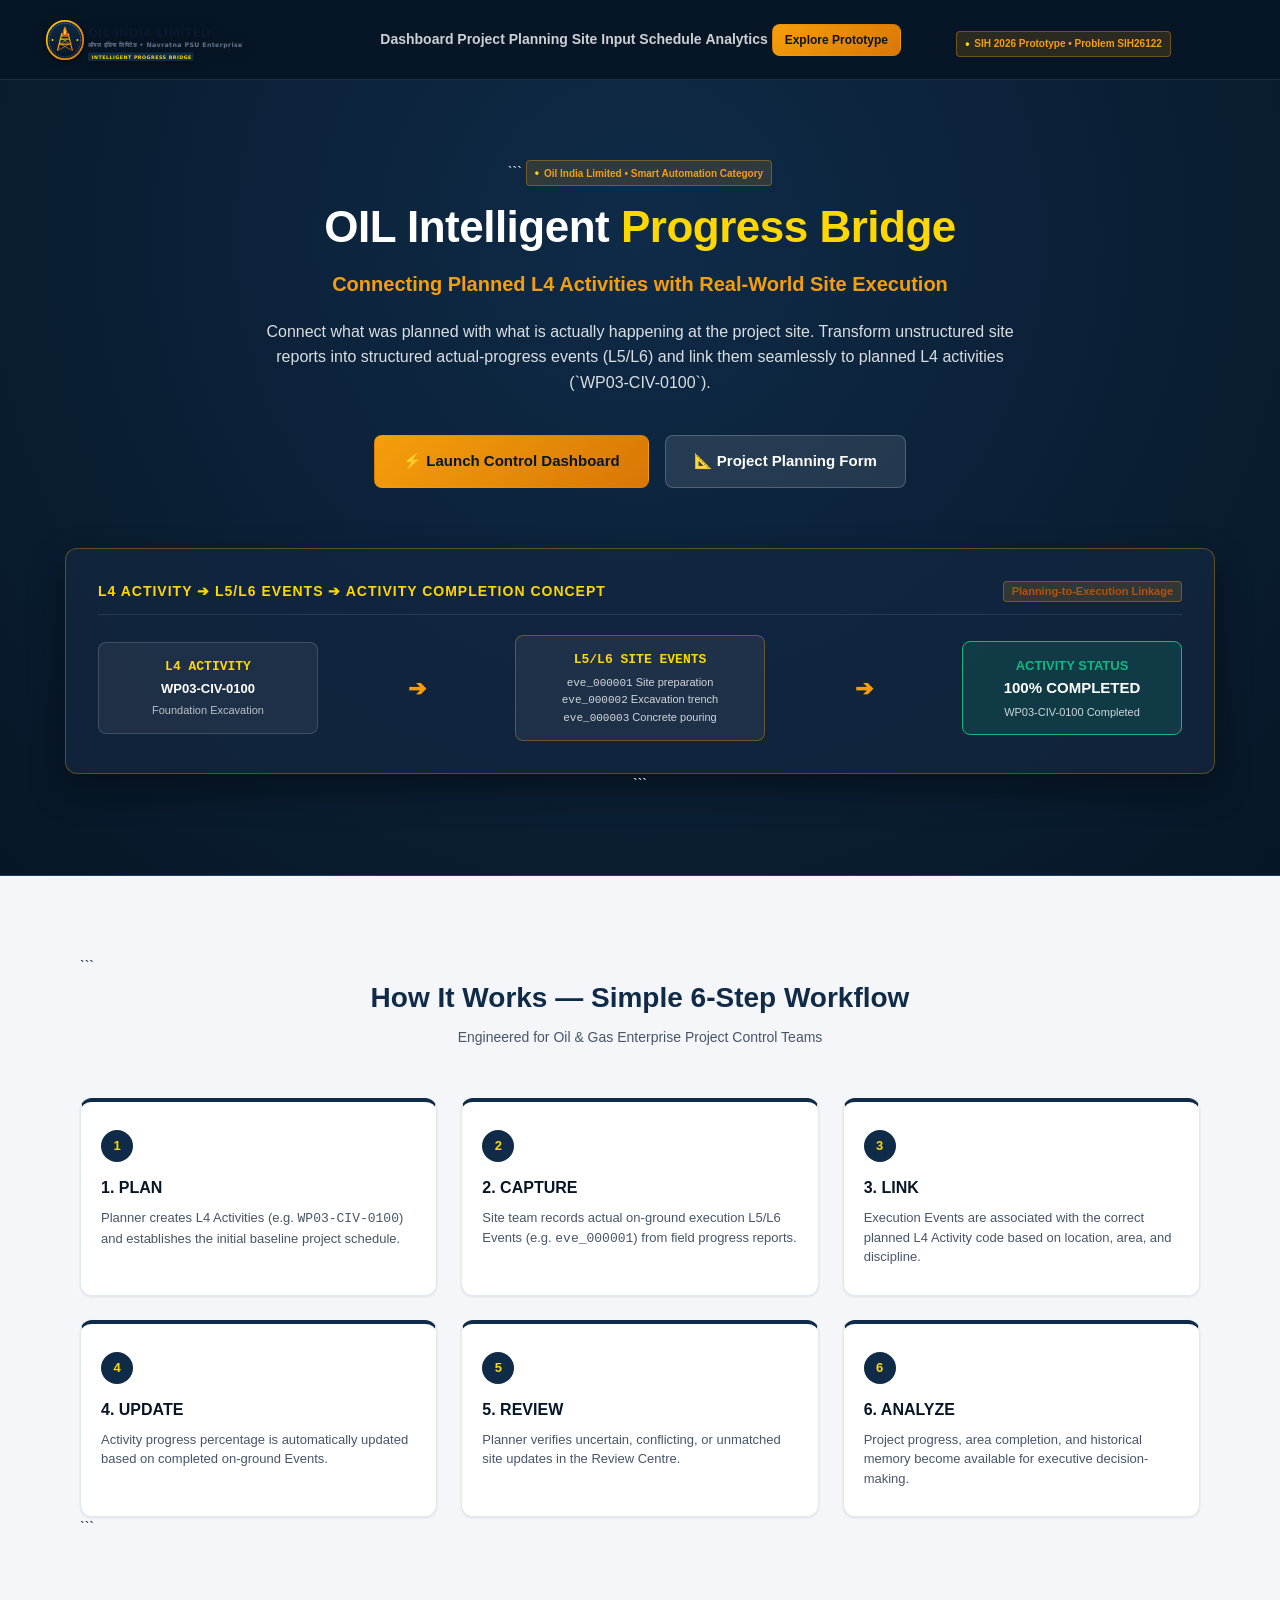
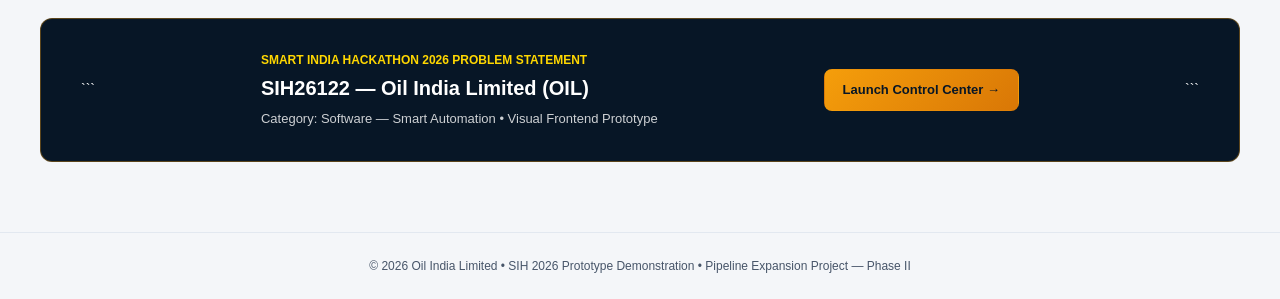
==== commit 9d8734f0: "Update index.html" ====
--- a/index.html
+++ b/index.html
@@ -1,4 +1,5 @@
 <!DOCTYPE html>
+
 <html lang="en">
 <head>
   <meta charset="UTF-8">
@@ -18,297 +19,427 @@
       top: 0;
       z-index: 100;
     }
-    .landing-nav {
-      display: flex;
-      align-items: center;
-      gap: 24px;
-    }
-    .landing-nav-link {
-      color: rgba(255, 255, 255, 0.8);
-      font-weight: 600;
-      font-size: 14px;
-      transition: color var(--transition-fast);
-    }
-    .landing-nav-link:hover {
-      color: var(--oil-gold-bright);
-    }
-    .hero-section {
-      background: radial-gradient(circle at 50% 20%, #0F2B48 0%, #071626 100%);
-      color: var(--text-white);
-      padding: 80px 40px;
-      text-align: center;
-      border-bottom: 1px solid var(--oil-navy-light);
-    }
-    .hero-title {
-      font-size: 44px;
-      font-weight: 900;
-      color: var(--text-white);
-      letter-spacing: -0.5px;
-      margin-bottom: 16px;
-      line-height: 1.15;
-    }
-    .hero-title span {
-      color: var(--oil-gold-bright);
-    }
-    .hero-subtitle {
-      font-size: 20px;
-      color: var(--oil-gold);
-      font-weight: 700;
-      margin-bottom: 20px;
-    }
-    .hero-description {
-      max-width: 780px;
-      margin: 0 auto 40px;
-      font-size: 16px;
-      color: rgba(255, 255, 255, 0.85);
-      line-height: 1.6;
-    }
-    .hero-actions {
-      display: flex;
-      align-items: center;
-      justify-content: center;
-      gap: 16px;
-      margin-bottom: 60px;
-    }
-    .landing-pipeline-box {
-      max-width: 1150px;
-      margin: 0 auto;
-      background: rgba(19, 39, 64, 0.75);
-      border: 1px solid var(--oil-gold-border);
-      border-radius: var(--radius-lg);
-      padding: 32px;
-      box-shadow: 0 15px 35px rgba(0, 0, 0, 0.4);
-    }
-    .how-it-works-section {
-      padding: 80px 40px;
-      max-width: 1200px;
-      margin: 0 auto;
-    }
-    .section-heading {
-      text-align: center;
-      margin-bottom: 50px;
-    }
-    .section-title {
-      font-size: 28px;
-      font-weight: 800;
-      color: var(--oil-navy);
-      margin-bottom: 8px;
-    }
-    .section-sub {
-      font-size: 14px;
-      color: var(--text-muted);
-    }
-    .steps-grid {
-      display: grid;
-      grid-template-columns: repeat(3, 1fr);
-      gap: 24px;
-    }
-    .step-card {
-      background-color: var(--bg-card);
-      border: 1px solid var(--border-light);
-      border-top: 4px solid var(--oil-navy);
-      border-radius: var(--radius-lg);
-      padding: 28px 20px;
-      box-shadow: var(--shadow-sm);
-    }
-    .step-card:hover {
-      border-top-color: var(--oil-gold);
-    }
-    .step-num-badge {
-      width: 32px;
-      height: 32px;
-      border-radius: var(--radius-full);
-      background: var(--oil-navy);
-      color: var(--oil-gold-bright);
-      font-weight: 800;
-      display: flex;
-      align-items: center;
-      justify-content: center;
-      margin-bottom: 14px;
-      font-size: 13px;
-    }
-    .step-card-title {
-      font-size: 16px;
-      font-weight: 800;
-      color: var(--oil-navy-dark);
-      margin-bottom: 8px;
-    }
-    .step-card-text {
-      font-size: 13px;
-      color: var(--text-muted);
-      line-height: 1.5;
-    }
-    .sih-info-banner {
-      max-width: 1200px;
-      margin: 0 auto 70px;
-      background: var(--oil-navy-dark);
-      border: 1px solid var(--oil-gold-border);
-      border-radius: var(--radius-lg);
-      padding: 32px 40px;
-      color: var(--text-white);
-      display: flex;
-      align-items: center;
-      justify-content: space-between;
-      gap: 30px;
-    }
+
+```
+.landing-nav {
+  display: flex;
+  align-items: center;
+  gap: 24px;
+}
+
+.landing-nav-link {
+  color: rgba(255, 255, 255, 0.8);
+  font-weight: 600;
+  font-size: 14px;
+  transition: color var(--transition-fast);
+}
+
+.landing-nav-link:hover {
+  color: var(--oil-gold-bright);
+}
+
+.hero-section {
+  background: radial-gradient(circle at 50% 20%, #0F2B48 0%, #071626 100%);
+  color: var(--text-white);
+  padding: 80px 40px;
+  text-align: center;
+  border-bottom: 1px solid var(--oil-navy-light);
+}
+
+.hero-title {
+  font-size: 44px;
+  font-weight: 900;
+  color: var(--text-white);
+  letter-spacing: -0.5px;
+  margin-bottom: 16px;
+  line-height: 1.15;
+}
+
+.hero-title span {
+  color: var(--oil-gold-bright);
+}
+
+.hero-subtitle {
+  font-size: 20px;
+  color: var(--oil-gold);
+  font-weight: 700;
+  margin-bottom: 20px;
+}
+
+.hero-description {
+  max-width: 780px;
+  margin: 0 auto 40px;
+  font-size: 16px;
+  color: rgba(255, 255, 255, 0.85);
+  line-height: 1.6;
+}
+
+.hero-actions {
+  display: flex;
+  align-items: center;
+  justify-content: center;
+  gap: 16px;
+  margin-bottom: 60px;
+}
+
+.landing-pipeline-box {
+  max-width: 1150px;
+  margin: 0 auto;
+  background: rgba(19, 39, 64, 0.75);
+  border: 1px solid var(--oil-gold-border);
+  border-radius: var(--radius-lg);
+  padding: 32px;
+  box-shadow: 0 15px 35px rgba(0, 0, 0, 0.4);
+}
+
+.how-it-works-section {
+  padding: 80px 40px;
+  max-width: 1200px;
+  margin: 0 auto;
+}
+
+.section-heading {
+  text-align: center;
+  margin-bottom: 50px;
+}
+
+.section-title {
+  font-size: 28px;
+  font-weight: 800;
+  color: var(--oil-navy);
+  margin-bottom: 8px;
+}
+
+.section-sub {
+  font-size: 14px;
+  color: var(--text-muted);
+}
+
+.steps-grid {
+  display: grid;
+  grid-template-columns: repeat(3, 1fr);
+  gap: 24px;
+}
+
+.step-card {
+  background-color: var(--bg-card);
+  border: 1px solid var(--border-light);
+  border-top: 4px solid var(--oil-navy);
+  border-radius: var(--radius-lg);
+  padding: 28px 20px;
+  box-shadow: var(--shadow-sm);
+}
+
+.step-card:hover {
+  border-top-color: var(--oil-gold);
+}
+
+.step-num-badge {
+  width: 32px;
+  height: 32px;
+  border-radius: var(--radius-full);
+  background: var(--oil-navy);
+  color: var(--oil-gold-bright);
+  font-weight: 800;
+  display: flex;
+  align-items: center;
+  justify-content: center;
+  margin-bottom: 14px;
+  font-size: 13px;
+}
+
+.step-card-title {
+  font-size: 16px;
+  font-weight: 800;
+  color: var(--oil-navy-dark);
+  margin-bottom: 8px;
+}
+
+.step-card-text {
+  font-size: 13px;
+  color: var(--text-muted);
+  line-height: 1.5;
+}
+
+.sih-info-banner {
+  max-width: 1200px;
+  margin: 0 auto 70px;
+  background: var(--oil-navy-dark);
+  border: 1px solid var(--oil-gold-border);
+  border-radius: var(--radius-lg);
+  padding: 32px 40px;
+  color: var(--text-white);
+  display: flex;
+  align-items: center;
+  justify-content: space-between;
+  gap: 30px;
+}
+```
+
   </style>
 </head>
+
 <body>
 
   <!-- LANDING NAVIGATION HEADER -->
+
   <header class="landing-header">
     <div class="brand-wrapper">
-      <img src="./assets/oil-logo.svg" alt="Oil India Limited" class="brand-logo-img">
-    </div>
-    <nav class="landing-nav">
-      <a href="dashboard.html" class="landing-nav-link">Dashboard</a>
-      <a href="planning.html" class="landing-nav-link">Project Planning</a>
-      <a href="site-input.html" class="landing-nav-link">Site Input</a>
-      <a href="schedule.html" class="landing-nav-link">Schedule</a>
-      <a href="analytics.html" class="landing-nav-link">Analytics</a>
-      <a href="dashboard.html" class="btn btn-gold btn-sm">Explore Prototype</a>
-    </nav>
-    <div class="sih-badge">
-      SIH 2026 Prototype • Problem SIH26122
-    </div>
+      <img src="./oil-logo.svg"
+           alt="Oil India Limited"
+           class="brand-logo-img">
+    </div>
+
+```
+<nav class="landing-nav">
+  <a href="dashboard.html" class="landing-nav-link">Dashboard</a>
+  <a href="planning.html" class="landing-nav-link">Project Planning</a>
+  <a href="site-input.html" class="landing-nav-link">Site Input</a>
+  <a href="schedule.html" class="landing-nav-link">Schedule</a>
+  <a href="analytics.html" class="landing-nav-link">Analytics</a>
+  <a href="dashboard.html" class="btn btn-gold btn-sm">Explore Prototype</a>
+</nav>
+
+<div class="sih-badge">
+  SIH 2026 Prototype • Problem SIH26122
+</div>
+```
+
   </header>
 
   <!-- HERO SECTION -->
+
   <section class="hero-section">
-    <div class="sih-badge" style="margin: 0 auto 16px;">
-      Oil India Limited • Smart Automation Category
-    </div>
-    <h1 class="hero-title">OIL Intelligent <span>Progress Bridge</span></h1>
-    <div class="hero-subtitle">Connecting Planned L4 Activities with Real-World Site Execution</div>
-    <p class="hero-description">
-      Connect what was planned with what is actually happening at the project site. 
-      Transform unstructured site reports into structured actual-progress events (L5/L6) and link them seamlessly to planned L4 activities (`WP03-CIV-0100`).
-    </p>
-
-    <div class="hero-actions">
-      <a href="dashboard.html" class="btn btn-gold" style="padding: 14px 28px; font-size: 15px;">
-        ⚡ Launch Control Dashboard
-      </a>
-      <a href="planning.html" class="btn btn-secondary" style="padding: 14px 28px; font-size: 15px; color: var(--text-white); background: rgba(255,255,255,0.1); border-color: rgba(255,255,255,0.2);">
-        📐 Project Planning Form
-      </a>
-    </div>
-
-    <!-- RECURRING VISUAL CONCEPT WORKFLOW -->
-    <div class="landing-pipeline-box">
-      <div style="display: flex; align-items: center; justify-content: space-between; margin-bottom: 20px; border-bottom: 1px solid rgba(255,255,255,0.1); padding-bottom: 12px;">
-        <span style="font-weight: 800; color: var(--oil-gold-bright); font-size: 14px; letter-spacing: 1px;">
-          L4 ACTIVITY ➔ L5/L6 EVENTS ➔ ACTIVITY COMPLETION CONCEPT
-        </span>
-        <span class="badge badge-gold">Planning-to-Execution Linkage</span>
-      </div>
-
-      <div style="display: flex; align-items: center; justify-content: space-between; gap: 16px; flex-wrap: wrap;">
-        <!-- STEP 1 -->
-        <div style="background: rgba(255,255,255,0.06); border: 1px solid rgba(255,255,255,0.15); border-radius: var(--radius-md); padding: 14px; width: 220px; text-align: center;">
-          <div style="font-family: monospace; font-weight: 900; color: var(--oil-gold-bright); font-size: 13px;">L4 ACTIVITY</div>
-          <div style="font-weight: 800; font-size: 13px; color: #fff; margin-top: 2px;">WP03-CIV-0100</div>
-          <div style="font-size: 11px; color: rgba(255,255,255,0.7); margin-top: 4px;">Foundation Excavation</div>
-        </div>
-
-        <div style="font-size: 22px; color: var(--oil-gold); font-weight: 900;">➔</div>
-
-        <!-- STEP 2 -->
-        <div style="background: rgba(255,255,255,0.06); border: 1px solid var(--oil-gold-border); border-radius: var(--radius-md); padding: 14px; width: 250px; text-align: center;">
-          <div style="font-family: monospace; font-weight: 900; color: var(--oil-gold-bright); font-size: 13px;">L5/L6 SITE EVENTS</div>
-          <div style="font-size: 11px; color: rgba(255,255,255,0.8); margin-top: 4px;">
-            <code>eve_000001</code> Site preparation<br>
-            <code>eve_000002</code> Excavation trench<br>
-            <code>eve_000003</code> Concrete pouring
-          </div>
-        </div>
-
-        <div style="font-size: 22px; color: var(--oil-gold); font-weight: 900;">➔</div>
-
-        <!-- STEP 3 -->
-        <div style="background: rgba(16, 185, 129, 0.15); border: 1.5px solid var(--status-green); border-radius: var(--radius-md); padding: 14px; width: 220px; text-align: center;">
-          <div style="font-weight: 900; color: var(--status-green); font-size: 13px;">ACTIVITY STATUS</div>
-          <div style="font-weight: 800; font-size: 15px; color: #fff; margin-top: 2px;">100% COMPLETED</div>
-          <div style="font-size: 11px; color: rgba(255,255,255,0.8); margin-top: 4px;">WP03-CIV-0100 Completed</div>
-        </div>
-      </div>
-    </div>
+
+```
+<div class="sih-badge" style="margin: 0 auto 16px;">
+  Oil India Limited • Smart Automation Category
+</div>
+
+<h1 class="hero-title">
+  OIL Intelligent <span>Progress Bridge</span>
+</h1>
+
+<div class="hero-subtitle">
+  Connecting Planned L4 Activities with Real-World Site Execution
+</div>
+
+<p class="hero-description">
+  Connect what was planned with what is actually happening at the project site.
+  Transform unstructured site reports into structured actual-progress events (L5/L6)
+  and link them seamlessly to planned L4 activities (`WP03-CIV-0100`).
+</p>
+
+<div class="hero-actions">
+  <a href="dashboard.html"
+     class="btn btn-gold"
+     style="padding: 14px 28px; font-size: 15px;">
+    ⚡ Launch Control Dashboard
+  </a>
+
+  <a href="planning.html"
+     class="btn btn-secondary"
+     style="padding: 14px 28px; font-size: 15px; color: var(--text-white); background: rgba(255,255,255,0.1); border-color: rgba(255,255,255,0.2);">
+    📐 Project Planning Form
+  </a>
+</div>
+
+<!-- RECURRING VISUAL CONCEPT WORKFLOW -->
+<div class="landing-pipeline-box">
+
+  <div style="display: flex; align-items: center; justify-content: space-between; margin-bottom: 20px; border-bottom: 1px solid rgba(255,255,255,0.1); padding-bottom: 12px;">
+    <span style="font-weight: 800; color: var(--oil-gold-bright); font-size: 14px; letter-spacing: 1px;">
+      L4 ACTIVITY ➔ L5/L6 EVENTS ➔ ACTIVITY COMPLETION CONCEPT
+    </span>
+
+    <span class="badge badge-gold">
+      Planning-to-Execution Linkage
+    </span>
+  </div>
+
+  <div style="display: flex; align-items: center; justify-content: space-between; gap: 16px; flex-wrap: wrap;">
+
+    <!-- STEP 1 -->
+    <div style="background: rgba(255,255,255,0.06); border: 1px solid rgba(255,255,255,0.15); border-radius: var(--radius-md); padding: 14px; width: 220px; text-align: center;">
+      <div style="font-family: monospace; font-weight: 900; color: var(--oil-gold-bright); font-size: 13px;">
+        L4 ACTIVITY
+      </div>
+
+      <div style="font-weight: 800; font-size: 13px; color: #fff; margin-top: 2px;">
+        WP03-CIV-0100
+      </div>
+
+      <div style="font-size: 11px; color: rgba(255,255,255,0.7); margin-top: 4px;">
+        Foundation Excavation
+      </div>
+    </div>
+
+    <div style="font-size: 22px; color: var(--oil-gold); font-weight: 900;">
+      ➔
+    </div>
+
+    <!-- STEP 2 -->
+    <div style="background: rgba(255,255,255,0.06); border: 1px solid var(--oil-gold-border); border-radius: var(--radius-md); padding: 14px; width: 250px; text-align: center;">
+
+      <div style="font-family: monospace; font-weight: 900; color: var(--oil-gold-bright); font-size: 13px;">
+        L5/L6 SITE EVENTS
+      </div>
+
+      <div style="font-size: 11px; color: rgba(255,255,255,0.8); margin-top: 4px;">
+        <code>eve_000001</code> Site preparation<br>
+        <code>eve_000002</code> Excavation trench<br>
+        <code>eve_000003</code> Concrete pouring
+      </div>
+
+    </div>
+
+    <div style="font-size: 22px; color: var(--oil-gold); font-weight: 900;">
+      ➔
+    </div>
+
+    <!-- STEP 3 -->
+    <div style="background: rgba(16, 185, 129, 0.15); border: 1.5px solid var(--status-green); border-radius: var(--radius-md); padding: 14px; width: 220px; text-align: center;">
+
+      <div style="font-weight: 900; color: var(--status-green); font-size: 13px;">
+        ACTIVITY STATUS
+      </div>
+
+      <div style="font-weight: 800; font-size: 15px; color: #fff; margin-top: 2px;">
+        100% COMPLETED
+      </div>
+
+      <div style="font-size: 11px; color: rgba(255,255,255,0.8); margin-top: 4px;">
+        WP03-CIV-0100 Completed
+      </div>
+
+    </div>
+
+  </div>
+</div>
+```
+
   </section>
 
   <!-- HOW IT WORKS SECTION (SIMPLIFIED 6-STEP WORKFLOW) -->
+
   <section class="how-it-works-section" id="how-it-works">
-    <div class="section-heading">
-      <h2 class="section-title">How It Works — Simple 6-Step Workflow</h2>
-      <div class="section-sub">Engineered for Oil & Gas Enterprise Project Control Teams</div>
-    </div>
-
-    <div class="steps-grid">
-      <div class="step-card">
-        <div class="step-num-badge">1</div>
-        <h3 class="step-card-title">1. PLAN</h3>
-        <p class="step-card-text">
-          Planner creates L4 Activities (e.g. <code>WP03-CIV-0100</code>) and establishes the initial baseline project schedule.
-        </p>
-      </div>
-
-      <div class="step-card">
-        <div class="step-num-badge">2</div>
-        <h3 class="step-card-title">2. CAPTURE</h3>
-        <p class="step-card-text">
-          Site team records actual on-ground execution L5/L6 Events (e.g. <code>eve_000001</code>) from field progress reports.
-        </p>
-      </div>
-
-      <div class="step-card">
-        <div class="step-num-badge">3</div>
-        <h3 class="step-card-title">3. LINK</h3>
-        <p class="step-card-text">
-          Execution Events are associated with the correct planned L4 Activity code based on location, area, and discipline.
-        </p>
-      </div>
-
-      <div class="step-card">
-        <div class="step-num-badge">4</div>
-        <h3 class="step-card-title">4. UPDATE</h3>
-        <p class="step-card-text">
-          Activity progress percentage is automatically updated based on completed on-ground Events.
-        </p>
-      </div>
-
-      <div class="step-card">
-        <div class="step-num-badge">5</div>
-        <h3 class="step-card-title">5. REVIEW</h3>
-        <p class="step-card-text">
-          Planner verifies uncertain, conflicting, or unmatched site updates in the Review Centre.
-        </p>
-      </div>
-
-      <div class="step-card">
-        <div class="step-num-badge">6</div>
-        <h3 class="step-card-title">6. ANALYZE</h3>
-        <p class="step-card-text">
-          Project progress, area completion, and historical memory become available for executive decision-making.
-        </p>
-      </div>
-    </div>
+
+```
+<div class="section-heading">
+  <h2 class="section-title">
+    How It Works — Simple 6-Step Workflow
+  </h2>
+
+  <div class="section-sub">
+    Engineered for Oil & Gas Enterprise Project Control Teams
+  </div>
+</div>
+
+<div class="steps-grid">
+
+  <div class="step-card">
+    <div class="step-num-badge">1</div>
+
+    <h3 class="step-card-title">
+      1. PLAN
+    </h3>
+
+    <p class="step-card-text">
+      Planner creates L4 Activities (e.g. <code>WP03-CIV-0100</code>) and establishes the initial baseline project schedule.
+    </p>
+  </div>
+
+  <div class="step-card">
+    <div class="step-num-badge">2</div>
+
+    <h3 class="step-card-title">
+      2. CAPTURE
+    </h3>
+
+    <p class="step-card-text">
+      Site team records actual on-ground execution L5/L6 Events (e.g. <code>eve_000001</code>) from field progress reports.
+    </p>
+  </div>
+
+  <div class="step-card">
+    <div class="step-num-badge">3</div>
+
+    <h3 class="step-card-title">
+      3. LINK
+    </h3>
+
+    <p class="step-card-text">
+      Execution Events are associated with the correct planned L4 Activity code based on location, area, and discipline.
+    </p>
+  </div>
+
+  <div class="step-card">
+    <div class="step-num-badge">4</div>
+
+    <h3 class="step-card-title">
+      4. UPDATE
+    </h3>
+
+    <p class="step-card-text">
+      Activity progress percentage is automatically updated based on completed on-ground Events.
+    </p>
+  </div>
+
+  <div class="step-card">
+    <div class="step-num-badge">5</div>
+
+    <h3 class="step-card-title">
+      5. REVIEW
+    </h3>
+
+    <p class="step-card-text">
+      Planner verifies uncertain, conflicting, or unmatched site updates in the Review Centre.
+    </p>
+  </div>
+
+  <div class="step-card">
+    <div class="step-num-badge">6</div>
+
+    <h3 class="step-card-title">
+      6. ANALYZE
+    </h3>
+
+    <p class="step-card-text">
+      Project progress, area completion, and historical memory become available for executive decision-making.
+    </p>
+  </div>
+
+</div>
+```
+
   </section>
 
   <!-- SIH PROBLEM STATEMENT BANNER -->
+
   <div class="sih-info-banner">
-    <div>
-      <div style="font-size: 12px; color: var(--oil-gold-bright); font-weight: 700; text-transform: uppercase; margin-bottom: 4px;">
-        Smart India Hackathon 2026 Problem Statement
-      </div>
-      <h3 style="font-size: 20px; font-weight: 800; margin-bottom: 6px;">
-        SIH26122 — Oil India Limited (OIL)
-      </h3>
-      <p style="font-size: 13px; color: rgba(255,255,255,0.8);">
-        Category: Software — Smart Automation • Visual Frontend Prototype
-      </p>
-    </div>
-    <a href="dashboard.html" class="btn btn-gold" style="white-space: nowrap;">
-      Launch Control Center →
-    </a>
+
+```
+<div>
+  <div style="font-size: 12px; color: var(--oil-gold-bright); font-weight: 700; text-transform: uppercase; margin-bottom: 4px;">
+    Smart India Hackathon 2026 Problem Statement
+  </div>
+
+  <h3 style="font-size: 20px; font-weight: 800; margin-bottom: 6px;">
+    SIH26122 — Oil India Limited (OIL)
+  </h3>
+
+  <p style="font-size: 13px; color: rgba(255,255,255,0.8);">
+    Category: Software — Smart Automation • Visual Frontend Prototype
+  </p>
+</div>
+
+<a href="dashboard.html"
+   class="btn btn-gold"
+   style="white-space: nowrap;">
+  Launch Control Center →
+</a>
+```
+
   </div>
 
   <footer style="text-align: center; padding: 24px; color: var(--text-muted); font-size: 12px; border-top: 1px solid var(--border-light);">
